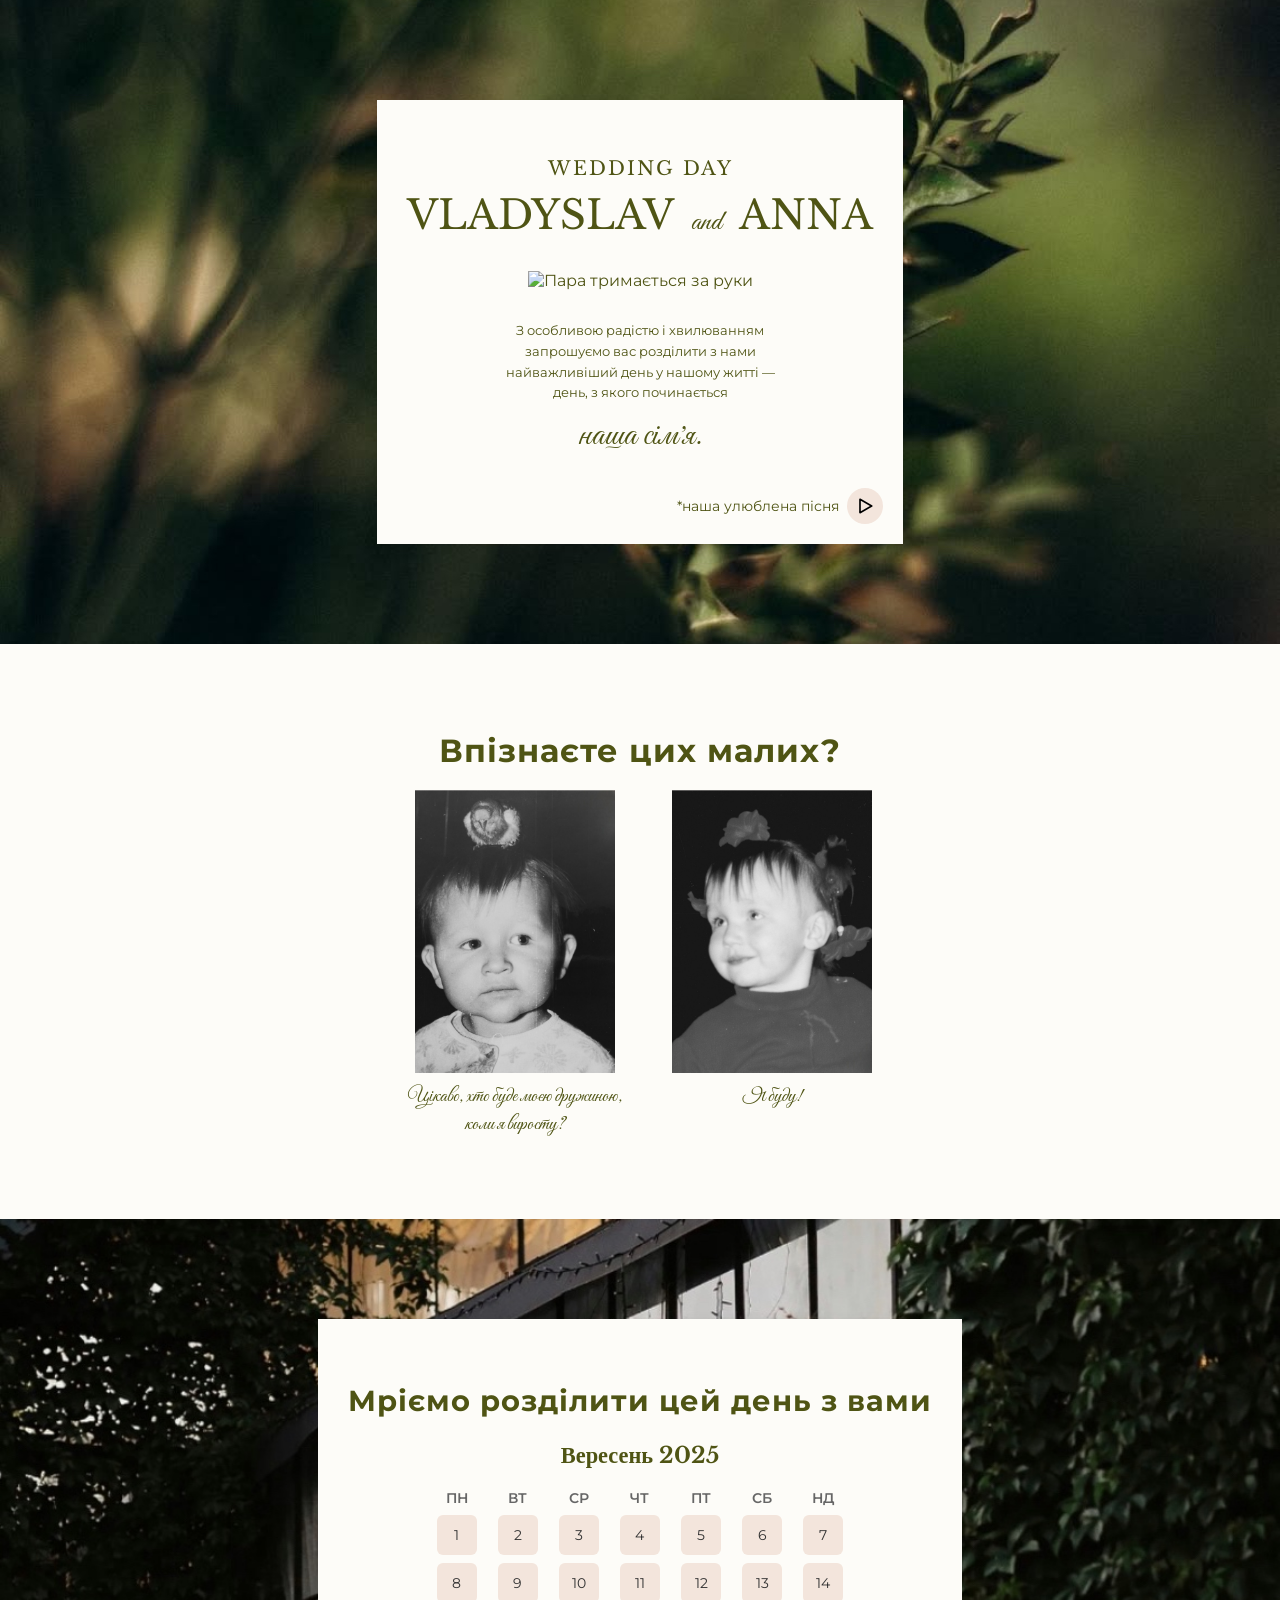
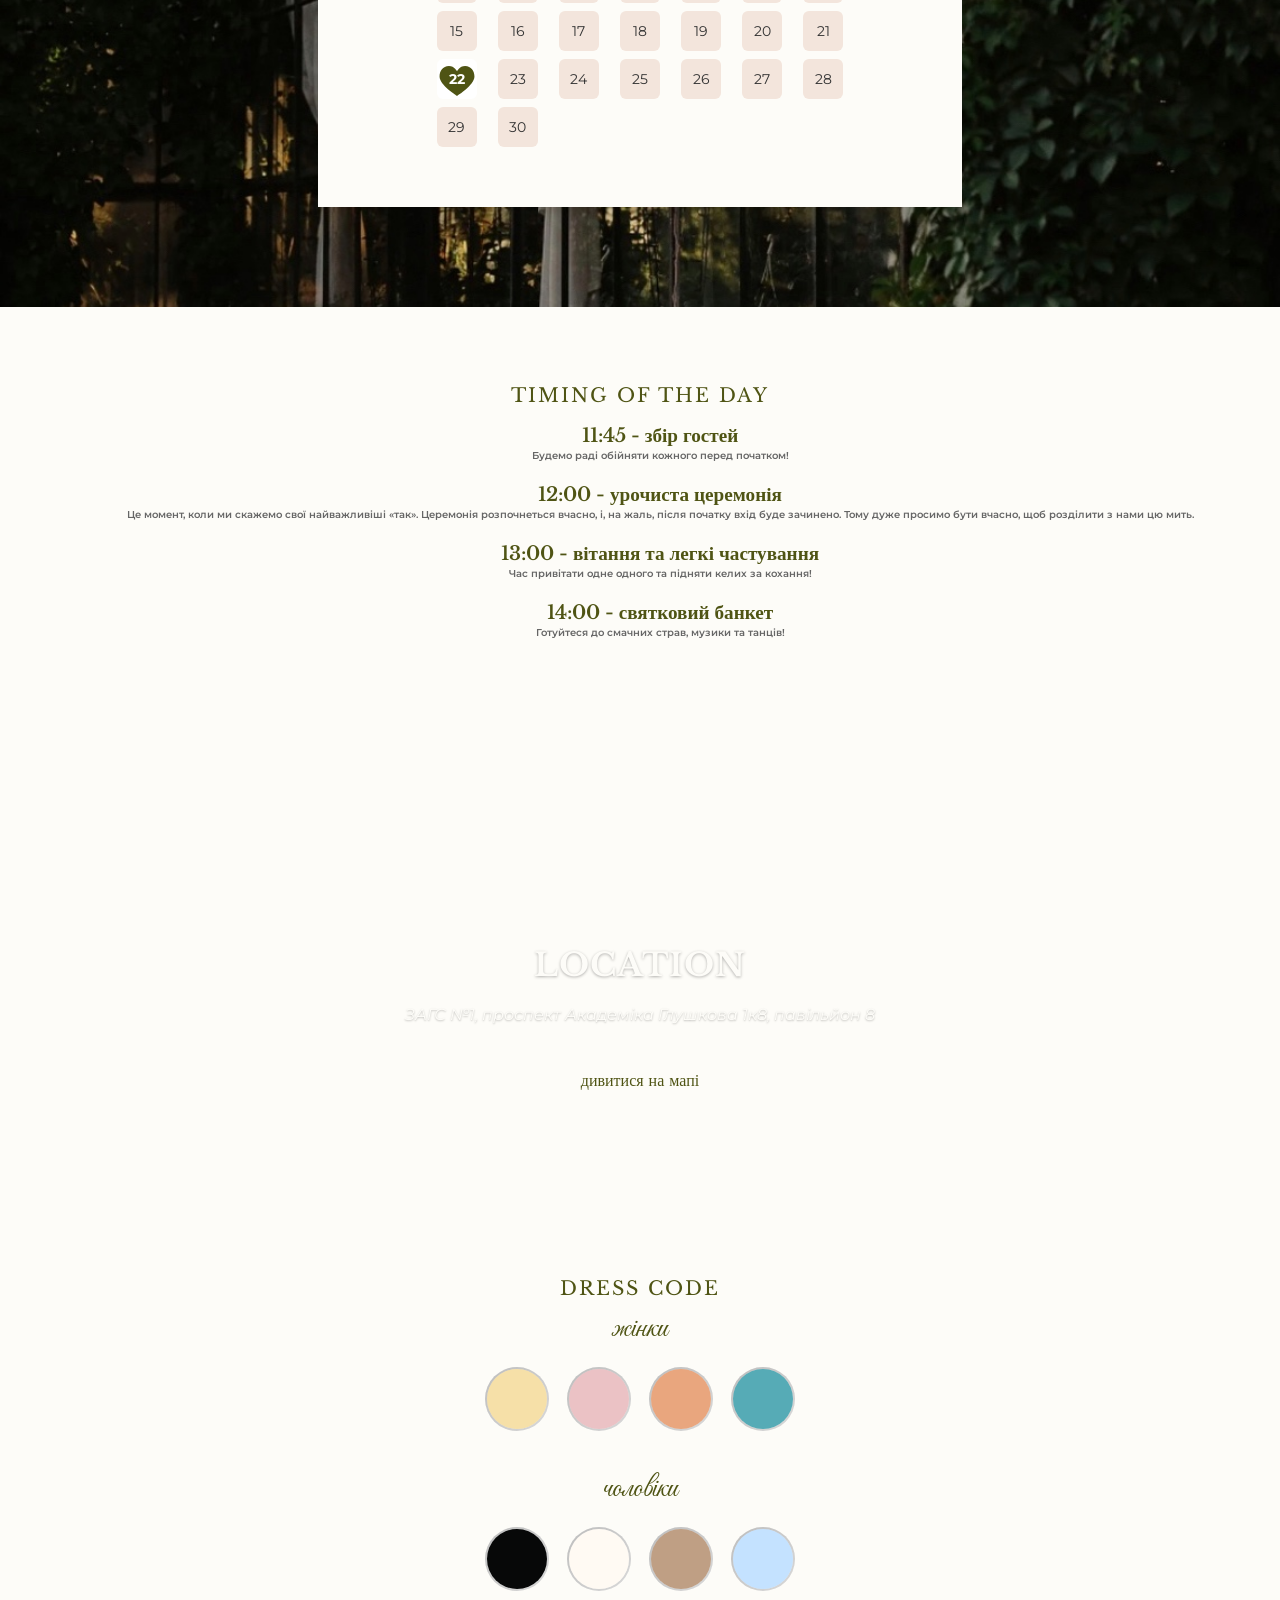
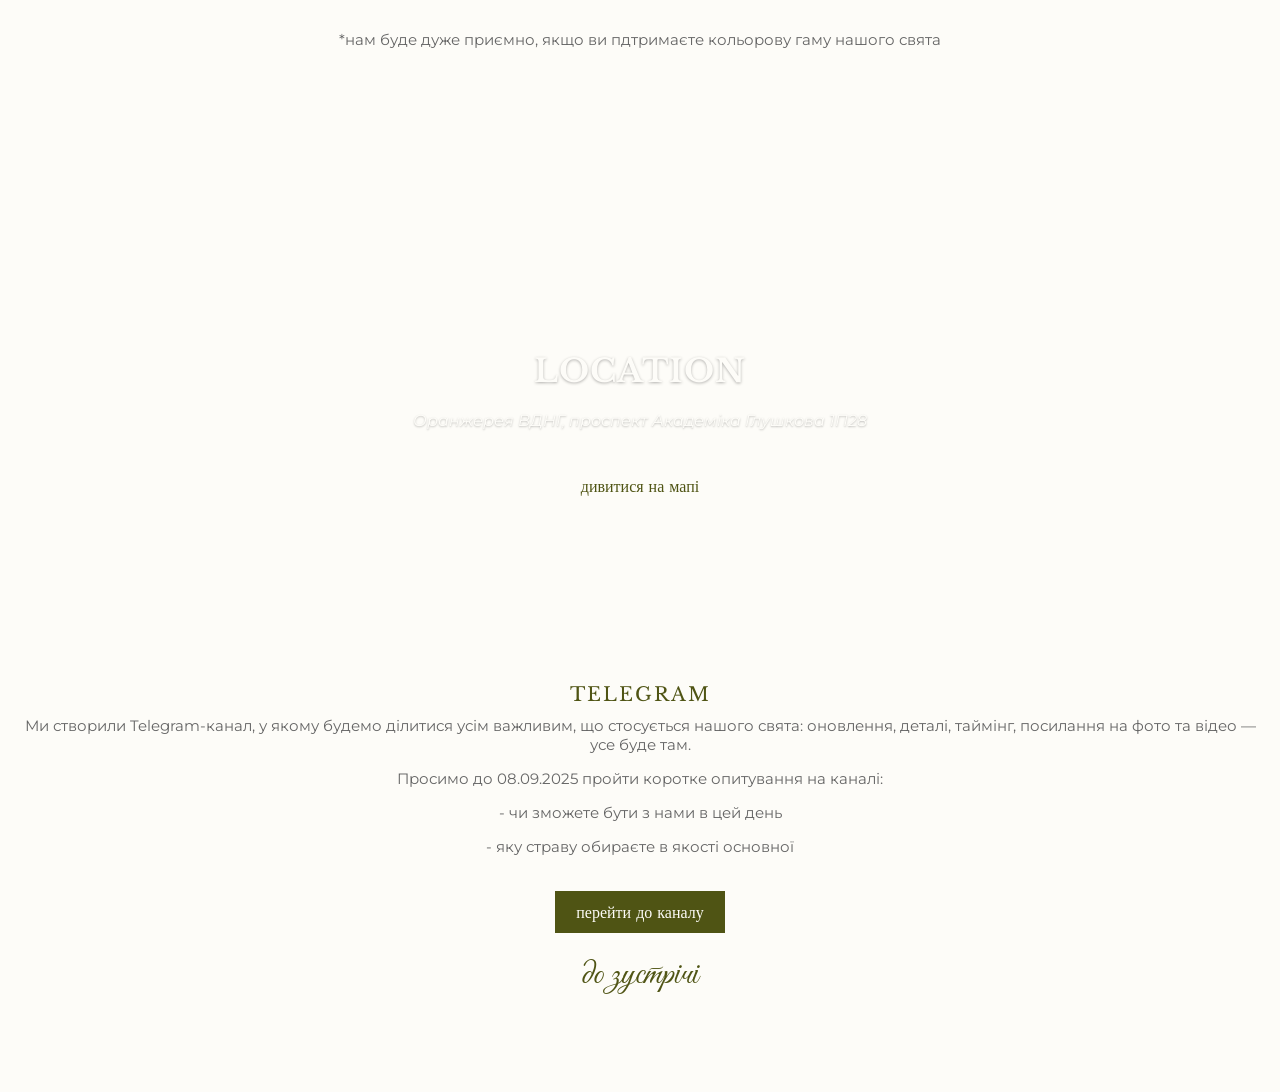
==== index.html @ b6927f4f "rename" ====
<!DOCTYPE html>
<html lang="uk">
  <head>
    <meta charset="UTF-8" />
    <meta name="viewport" content="width=device-width, initial-scale=1.0" />
    <title>Весілля Анни та Владислава</title>
    <link rel="stylesheet" href="styles.css" />
    <link
      href="https://fonts.googleapis.com/css2?family=Libre+Baskerville&family=Montserrat:wght@400;600&family=Great+Vibes&display=swap"
      rel="stylesheet"
    />
  </head>
  <body>
    <section class="intro-section">
      <div class="intro-card">
        <h2 class="wedding-label">WEDDING DAY</h2>
        <h1 class="wedding-names">
          VLADYSLAV <span class="and">and</span> ANNA
        </h1>
        <div class="center-photo">
          <img src="1.jpg" alt="Пара тримається за руки" />
        </div>
        <p class="invitation-text">
          З особливою радістю і хвилюванням <br />
          запрошуємо вас розділити з нами <br />
          найважливіший день у нашому житті —<br />
          день, з якого починається <br />
          <span class="family-highlight">наша сім'я.</span>
        </p>
        <div class="favorite-song">
          <span class="song-label">*наша улюблена пісня</span>
          <button id="playBtn" class="play-button" aria-label="Увімкнути пісню">
            <svg
              id="playIcon"
              xmlns="http://www.w3.org/2000/svg"
              width="20"
              height="20"
              viewBox="0 0 24 24"
              fill="none"
              stroke="currentColor"
              stroke-width="2"
              stroke-linecap="round"
              stroke-linejoin="round"
            >
              <polygon points="6 4 20 12 6 20 6 4" />
            </svg>
            <svg
              id="pauseIcon"
              xmlns="http://www.w3.org/2000/svg"
              width="20"
              height="20"
              viewBox="0 0 24 24"
              fill="none"
              stroke="currentColor"
              stroke-width="2"
              stroke-linecap="round"
              stroke-linejoin="round"
              style="display: none"
            >
              <rect x="6" y="4" width="4" height="16" />
              <rect x="14" y="4" width="4" height="16" />
            </svg>
          </button>
          <audio id="favSong" preload="auto">
            <source src="apocalypse.mp3" type="audio/mpeg" />
            Ваш браузер не підтримує відтворення аудіо.
          </audio>
        </div>
      </div>
    </section>
    <section class="section childhood-photos fade-in">
      <h2
        class="childhood-title"
        style="font-family: 'Montserrat', sans-serif; text-align: center"
      >
        Впізнаєте цих малих?
      </h2>
      <div class="childhood-gallery">
        <div class="child-photo">
          <img src="vlad.png" alt="Маленький Влад" />
          <p class="child-caption">
            Цікаво, хто буде моєю дружиною,<br />
            коли я виросту?
          </p>
        </div>
        <div class="child-photo">
          <img src="anna.png" alt="Маленька Анна" />
          <p class="child-caption">Я буду!</p>
        </div>
      </div>
    </section>
    <section class="calendar-section">
      <div class="calendar-card">
        <h2 class="calendar-title">Мріємо розділити цей день з вами</h2>
        <h3 class="calendar-subtitle">Вересень 2025</h3>
        <div class="calendar-mini">
          <div class="day-name">ПН</div>
          <div class="day-name">ВТ</div>
          <div class="day-name">СР</div>
          <div class="day-name">ЧТ</div>
          <div class="day-name">ПТ</div>
          <div class="day-name">СБ</div>
          <div class="day-name">НД</div>

          <div class="day">1</div>
          <div class="day">2</div>
          <div class="day">3</div>
          <div class="day">4</div>
          <div class="day">5</div>
          <div class="day">6</div>
          <div class="day">7</div>
          <div class="day">8</div>
          <div class="day">9</div>
          <div class="day">10</div>
          <div class="day">11</div>
          <div class="day">12</div>
          <div class="day">13</div>
          <div class="day">14</div>
          <div class="day">15</div>
          <div class="day">16</div>
          <div class="day">17</div>
          <div class="day">18</div>
          <div class="day">19</div>
          <div class="day">20</div>
          <div class="day">21</div>
          <div class="heart-day">22</div>
          <div class="day">23</div>
          <div class="day">24</div>
          <div class="day">25</div>
          <div class="day">26</div>
          <div class="day">27</div>
          <div class="day">28</div>
          <div class="day">29</div>
          <div class="day">30</div>
        </div>
      </div>
    </section>

    <section class="section timing fade-in">
      <h2 class="wedding-label">TIMING OF THE DAY</h2>
      <ul class="timing-list">
        <li>
          11:45 - збір гостей
          <p class="note">Будемо раді обійняти кожного перед початком!</p>
        </li>
        <li>
          12:00 - урочиста церемонія
          <p class="note">
            Це момент, коли ми скажемо свої найважливіші «так». Церемонія
            розпочнеться вчасно, і, на жаль, після початку вхід буде зачинено.
            Тому дуже просимо бути вчасно, щоб розділити з нами цю мить.
          </p>
        </li>
        <li>
          13:00 - вітання та легкі частування
          <p class="note">
            Час привітати одне одного та підняти келих за кохання!
          </p>
        </li>
        <li>
          14:00 - святковий банкет
          <p class="note">Готуйтеся до смачних страв, музики та танців!</p>
        </li>
      </ul>
    </section>

    <section class="location-section-textonly">
      <div class="location-text fade-in">
        <h2 class="location-title-footer">LOCATION</h2>
        <p class="location-note">
          ЗАГС №1, проспект Академіка Глушкова 1к8, павільйон 8
        </p>
        <a
          href="https://www.google.com/maps/search/?api=1&query=ЗАГС+№1,+проспект+Академіка+Глушкова+1к8,+Київ"
          target="_blank"
          class="map-button"
        >
          дивитися на мапі
        </a>
      </div>
    </section>

    <section class="section palette fade-in">
      <h2 class="wedding-label">DRESS CODE</h2>
      <p class="child-caption-dress">жінки</p>
      <div class="swatches">
        <div class="swatch" style="background-color: #f6e0a8"></div>
        <div class="swatch" style="background-color: #ebc2c5"></div>
        <div class="swatch" style="background-color: #e9a67e"></div>
        <div class="swatch" style="background-color: #56abb6"></div>
      </div>

      <p class="child-caption-dress">чоловіки</p>
      <div class="swatches">
        <div class="swatch" style="background-color: #070808"></div>
        <div class="swatch" style="background-color: #fffaf3"></div>
        <div class="swatch" style="background-color: #bf9f84"></div>
        <div class="swatch" style="background-color: #c4e2ff"></div>
      </div>
      <p class="note-dress">
        *нам буде дуже приємно, якщо ви пдтримаєте кольорову гаму нашого свята
      </p>
    </section>

    <section
      class="location-section-textonly"
      style="background-image: url('1.png')"
    >
      <div class="location-text fade-in">
        <h2 class="location-title-footer">LOCATION</h2>
        <p class="location-note">
          Оранжерея ВДНГ, проспект Академіка Глушкова 1П28
        </p>
        <a
          href="https://www.google.com/maps/search/?api=1&query=Оранжерея+ВДНГ,+Київ,+проспект+Академіка+Глушкова+1П28"
          target="_blank"
          class="map-button"
        >
          дивитися на мапі
        </a>
      </div>
    </section>
    <section class="section telegram fade-in">
      <h2 class="wedding-label">TELEGRAM</h2>

      <p class="note-dress">
        Ми створили Telegram-канал, у якому будемо ділитися усім важливим, що
        стосується нашого свята: оновлення, деталі, таймінг, посилання на фото
        та відео — усе буде там.
      </p>
      <p class="note-dress">
        Просимо до 08.09.2025 пройти коротке опитування на каналі:
      </p>
      <p class="note-dress">- чи зможете бути з нами в цей день</p>
      <p class="note-dress">- яку страву обираєте в якості основної</p>

      <a
        href="https://t.me/+1FBxbodKrpE0NzJi"
        target="_blank"
        class="telegram-button"
      >
        перейти до каналу
      </a>

      <p class="farewell">до зустрічі</p>
    </section>

    <script src="script.js"></script>
  </body>
</html>
---- styles.css ----
:root {
  --color-bg: #fdfcf8;
  --color-text: #4f5414;
  --color-accent: #2e8b57;
  --color-card-bg: #fdfcf8;
  --color-hover: #e8ddd2;
  --color-swatch-1: #f3e5dc;
  --color-swatch-2: #e8ddd2;
  --color-swatch-3: #cbb89d;
  --color-swatch-4: #a8b29e;
}

body {
  margin: 0;
  padding: 0;
  font-family: "Montserrat", sans-serif;
  background-color: var(--color-bg);
  color: var(--color-text);
  scroll-behavior: smooth;
}

/* Intro */
.intro-section {
  background-image: url("back.jpg");
  background-size: cover;
  background-position: center;
  padding: 100px 20px;
  display: flex;
  justify-content: center;
  align-items: center;
}

.intro-card {
  position: relative;
  background-color: var(--color-card-bg);
  padding: 40px 30px 80px;
  max-width: 600px;
  text-align: center;
  box-shadow: 0 4px 12px rgba(0, 0, 0, 0.1);
}

.wedding-label {
  font-size: 1.2rem;
  font-weight: 400;
  letter-spacing: 2px;
  font-family: "Libre Baskerville", serif;
  margin-bottom: 10px;
  color: var(--color-text);
}

.wedding-names {
  font-family: "Libre Baskerville", serif;
  font-size: 2.5rem;
  font-weight: 400;
  margin: 0;
  color: var(--color-text);
}

.and {
  font-family: "Great Vibes", cursive;
  font-size: 1.8rem;
  margin: 0 8px;
  color: var(--color-text);
}

.center-photo img {
  width: 220px;
  margin: 30px 0;
  border-radius: 0;
}

.invitation-text {
  font-size: 13px;
  line-height: 1.6;
  max-width: 600px;
  margin: 0 auto;
}

.family-highlight {
  font-family: "Great Vibes", cursive;
  font-size: 35px;
  display: inline-block;
  margin-top: 5px;
  color: var(--color-text);
}

.favorite-song {
  position: absolute;
  bottom: 20px;
  right: 20px;
  display: flex;
  align-items: center;
  gap: 8px;
}

.song-label {
  font-size: 0.9rem;
  color: var(--color-text);
}

.play-button {
  background-color: var(--color-swatch-1);
  border: none;
  border-radius: 50%;
  width: 36px;
  height: 36px;
  cursor: pointer;
  display: flex;
  align-items: center;
  justify-content: center;
  transition: background-color 0.3s ease, transform 0.2s ease;
  padding: 0;
}

.play-button:hover {
  background-color: var(--color-hover);
  transform: scale(1.1);
}
.childhood-gallery {
  display: flex;
  flex-direction: column;
  align-items: center;
  gap: 50px;
}

.child-photo {
  display: flex;
  flex-direction: column;
  align-items: center;
  max-width: 220px;
  text-align: center;
}

.child-photo img {
  width: 200px;
  border-radius: 0rem;
}

.child-caption {
  color: var(--color-text);
  font-family: "Libre Baskerville", serif;
  font-size: 18px;
  line-height: 1.4;
  margin-top: 10px;
  min-height: 50px; /* Вирівнювання висоти */
}

@media (min-width: 600px) {
  .childhood-gallery {
    flex-direction: row;
    justify-content: center;
    align-items: flex-start; /* 👈 вирівнює верхній край */
  }
}

.child-caption {
  color: var(--color-text);
  font-family: "Great Vibes", cursive;
  font-size: 20px;
}
.calendar-section {
  background-image: url("back1.PNG");
  background-size: cover;
  background-position: center;
  padding: 100px 20px;
  display: flex;
  justify-content: center;
  align-items: center;
}

.calendar-card {
  background-color: var(--color-card-bg);
  padding: 40px 30px 60px;
  max-width: 600px;
  text-align: center;
  box-shadow: 0 4px 12px rgba(0, 0, 0, 0.1);
}

.calendar-title {
  font-family: "Montserrat", sans-serif;
  font-size: 1.8rem;
  margin-bottom: 10px;
  color: var(--color-text);
}

.calendar-subtitle {
  font-family: "Libre Baskerville", serif;
  font-size: 1.4rem;
  margin-bottom: 20px;
  color: var(--color-text);
}

.calendar-mini {
  display: grid;
  grid-template-columns: repeat(7, 1fr);
  gap: 8px;
  justify-items: center;
  max-width: 420px;
  margin: 0 auto;
}

.day-name {
  font-weight: 600;
  font-size: 14px;
  color: #666;
}

.day,
.heart-day {
  width: 40px;
  height: 40px;
  font-size: 14px;
  border-radius: 6px;
  display: flex;
  align-items: center;
  justify-content: center;
  background-color: #f3e5dc;
  color: #333;
}

.heart-day {
  position: relative;
  font-weight: bold;
  background-color: #fff;
  color: #fff;
  z-index: 0;
}

.heart-day::before {
  content: "";
  position: absolute;
  width: 46px;
  height: 40px;
  top: 55%; /* трохи нижче відносно числа */
  left: 50%;
  transform: translate(-50%, -50%);
  background: url("heart.svg") no-repeat center center;
  background-size: contain;
  z-index: -1;
}

/* Загальні секції */
.section {
  padding: 60px 20px;
  text-align: center;
}

h2 {
  color: var(--color-text);
  font-family: "Great Vibes", cursive;
  font-size: 2em;
  margin-bottom: 20px;
  letter-spacing: 1px;
}

/* Таймінг */
.timing-list li {
  font-family: "Libre Baskerville", serif;
  list-style: none;
  font-size: 1.2em;
  font-weight: 600;
  margin-bottom: 20px;
  color: var(--color-text);
}

.timing-list .note {
  font-family: "Montserrat", sans-serif;
  font-size: 10px;
  margin-top: 2px;
  color: #666;
}

/* Локація */
.location-section-textonly {
  background-image: url("2.jpg");
  background-size: cover;
  background-position: center;
  padding: 100px 20px;
  text-align: center;
  color: var(--color-text); /* #4f5414 */
}

.location-title-footer {
  font-family: "Libre Baskerville", serif;
  color: var(--color-bg);
  margin-bottom: 100px;
  padding-top: 100px;
  font-size: 2rem;
  margin-bottom: 20px;
  text-shadow: 0 1px 3px rgba(0, 0, 0, 0.3); /* м’яка тінь вниз */
}

.location-note {
  font-size: 1rem;
  font-style: italic;
  color: var(--color-bg);
  text-shadow: 0 1px 2px rgba(0, 0, 0, 0.25);
}
.map-button {
  display: inline-block;
  margin-top: 20px;
  padding: 10px 20px;
  font-family: "Libre Baskerville", serif;
  font-size: 1rem;
  text-decoration: none;
  background-color: var(--color-bg);
  color: var(--color-text);
  border-radius: 0; /* 👈 квадратні кути */
  transition: background-color 0.3s ease, transform 0.2s ease;
}

.map-button:hover {
  background-color: var(--color-swatch-3);
  color: var(--color-card-bg);
  transform: translateY(-2px);
}

.map-link:hover {
  text-decoration: underline;
}
/* Палітра */
.palette {
  padding-top: 60px;
}

.swatches {
  display: flex;
  justify-content: center;
  gap: 20px;
  flex-wrap: wrap;
  margin: 20px 0 40px;
}

.swatch {
  width: 60px;
  height: 60px;
  border-radius: 50%;
  position: relative;
  background-clip: padding-box;
  box-shadow: 0 0 0 1px rgba(128, 128, 128, 0.2);
  border: 1px solid transparent;
  background-origin: border-box;
}

.swatch::before {
  content: "";
  position: absolute;
  top: -2px;
  left: -2px;
  right: -2px;
  bottom: -2px;
  border-radius: 50%;
  background: linear-gradient(135deg, #ccc, #eee);
  z-index: -1;
}

.child-caption-dress {
  font-family: "Great Vibes", cursive;
  font-size: 30px;
  color: var(--color-text);
  margin: 5px 0 5px;
}
.note-dress {
  font-family: "Montserrat", sans-serif;
  font-size: 15px;
  margin-top: 2px;
  color: #666;
}
/* Countdown */
#countdown {
  font-size: 2em;
  font-weight: bold;
  color: var(--color-accent);
}
.telegram-button {
  display: inline-block;
  margin-top: 20px;
  padding: 10px 20px;
  font-family: "Libre Baskerville", serif;
  font-size: 1rem;
  text-decoration: none;
  background-color: #4f5414;
  color: var(--color-bg); /* бежевий текст */
  border: 1px solid #4f5414;
  border-radius: 0;
  transition: background-color 0.3s ease, color 0.3s ease, transform 0.2s ease;
}

.telegram-button:hover {
  background-color: var(--color-bg); /* бежевий фон */
  color: #4f5414; /* темний текст */
  transform: translateY(-2px);
}
.farewell {
  margin-top: 20px;
  font-family: "Great Vibes", cursive;
  font-size: 35px;
  color: var(--color-text);
}

/* Анімація */
.fade-in {
  opacity: 0;
  transform: translateY(30px);
  transition: all 1s ease-out;
}

.fade-in.visible {
  opacity: 1;
  transform: translateY(0);
}

/* Адаптивність */
@media screen and (max-width: 768px) {
  h2 {
    font-size: 1.6em;
  }
  .calendar {
    max-width: 100%;
    font-size: 13px;
  }
  .heart-day {
    width: 36px;
    height: 36px;
  }
}
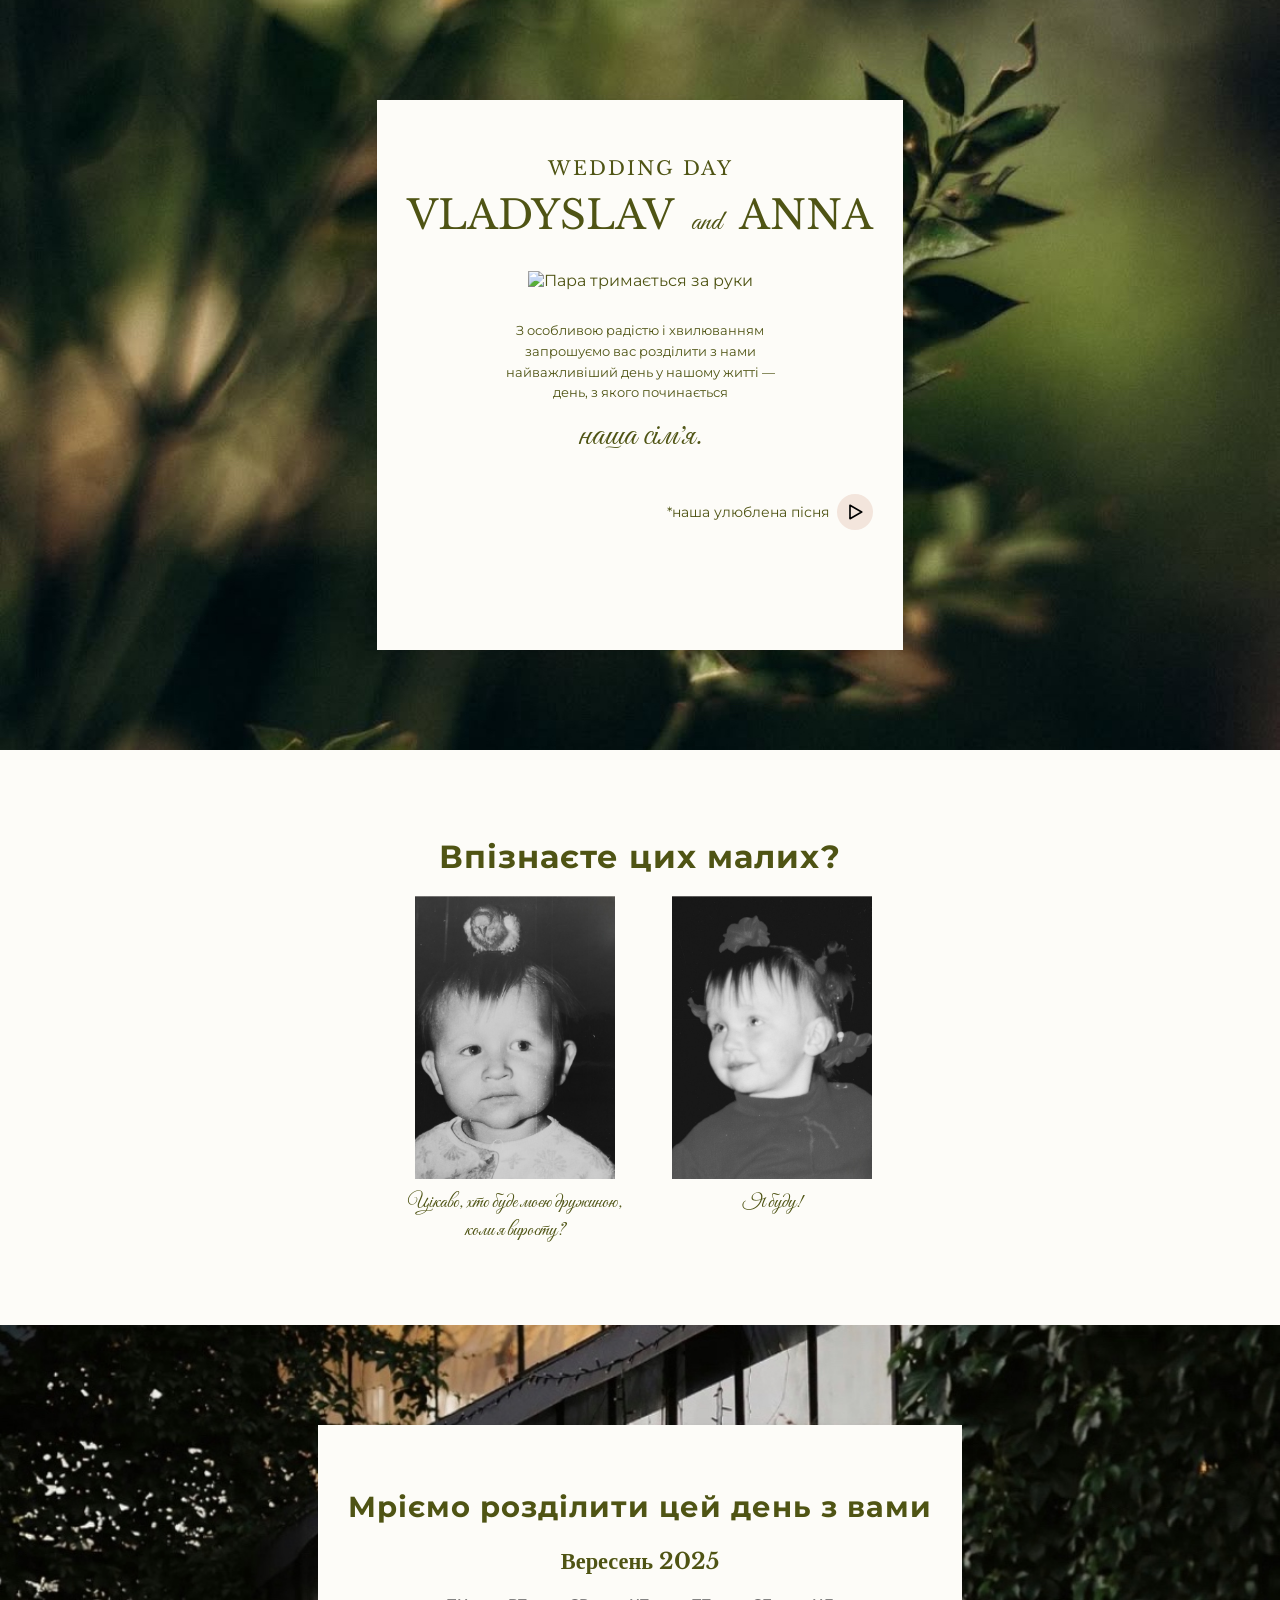
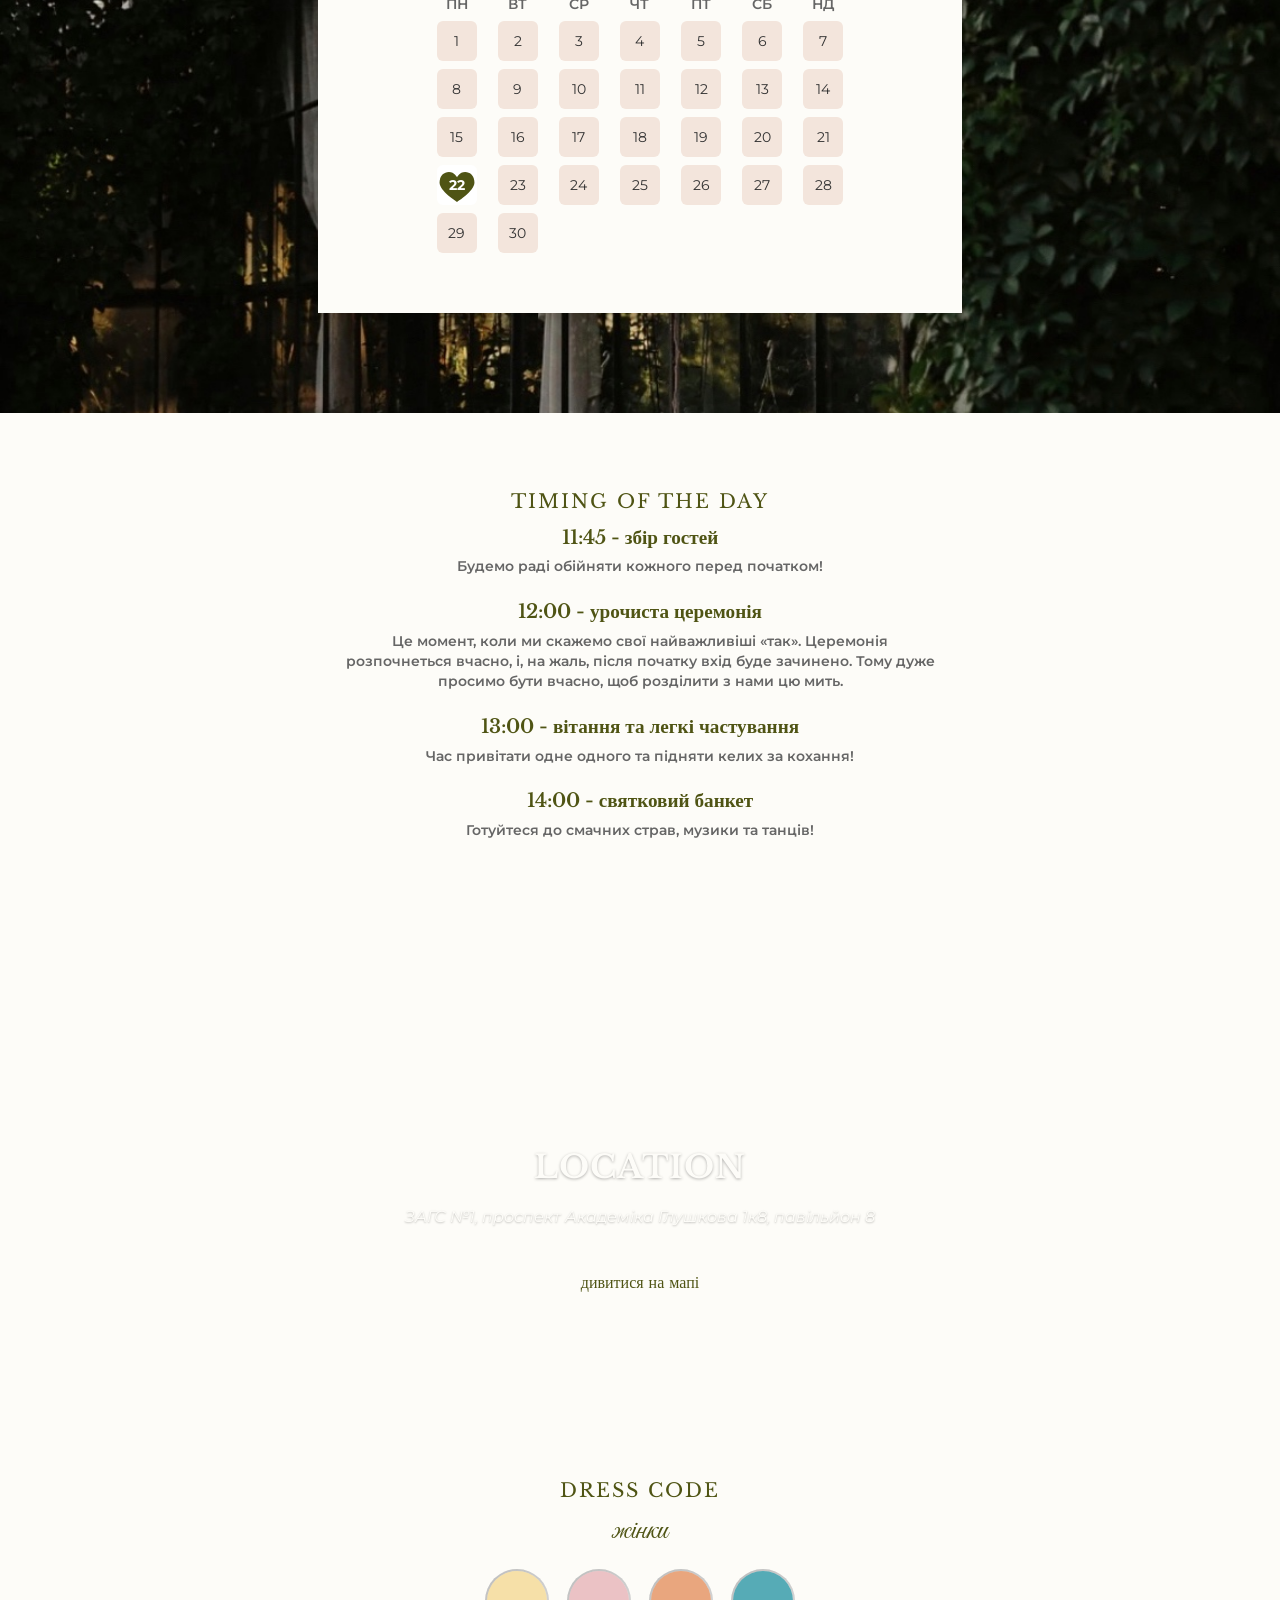
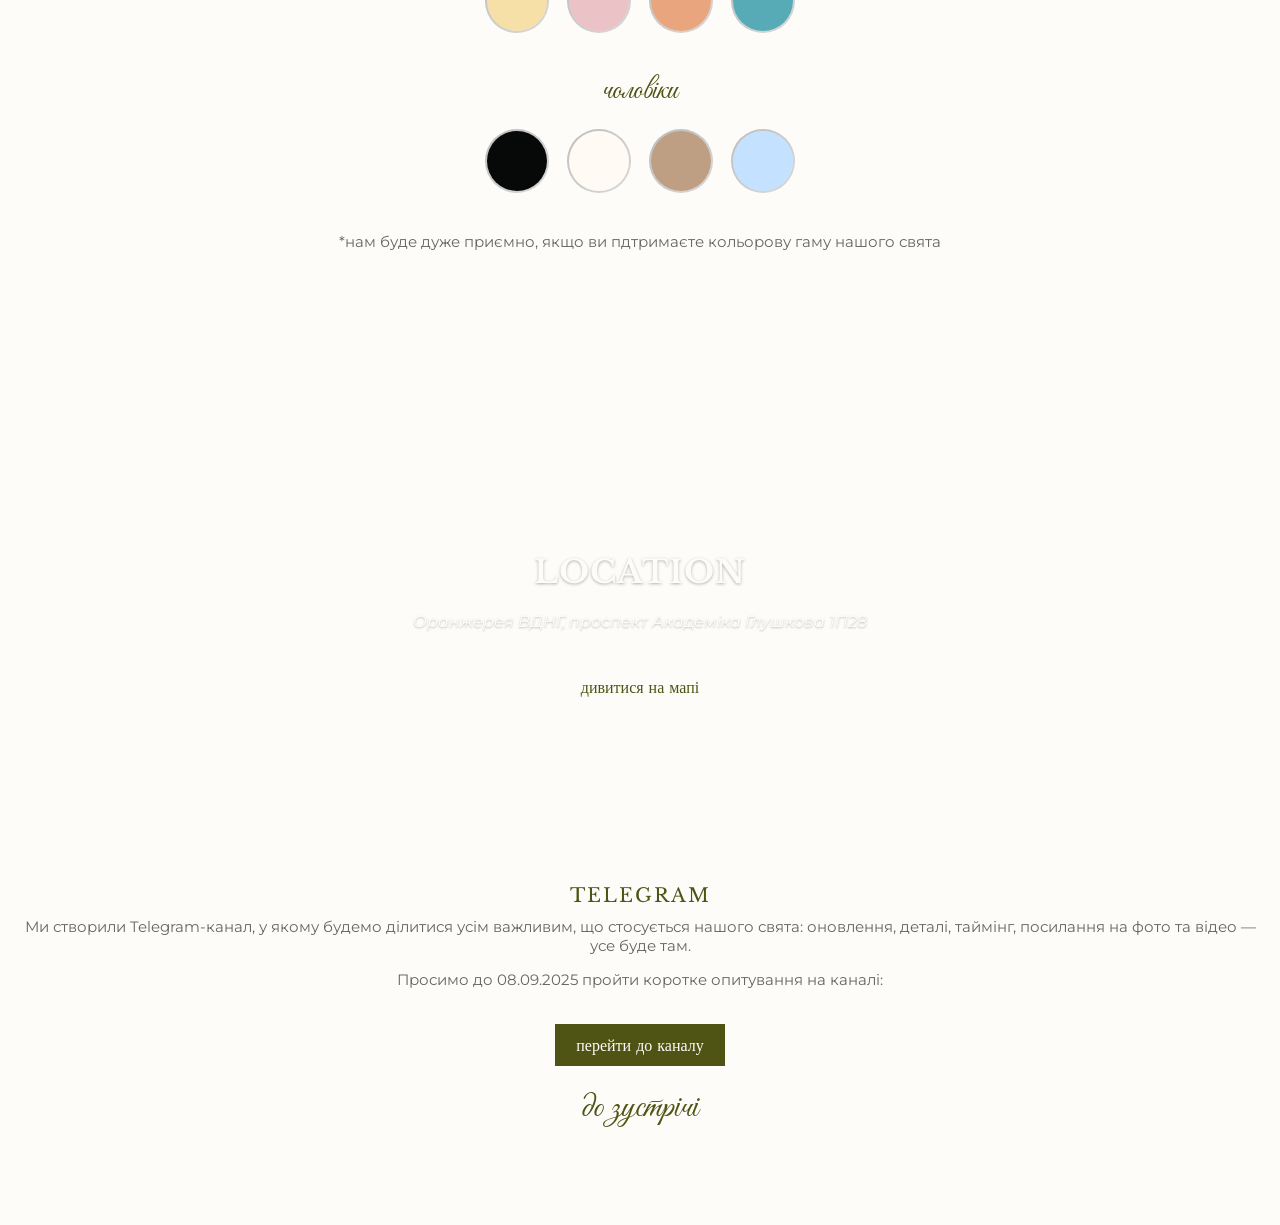
==== commit 78e8be9f: "add" ====
--- a/index.html
+++ b/index.html
@@ -231,9 +231,6 @@
       <p class="note-dress">
         Просимо до 08.09.2025 пройти коротке опитування на каналі:
       </p>
-      <p class="note-dress">- чи зможете бути з нами в цей день</p>
-      <p class="note-dress">- яку страву обираєте в якості основної</p>
-
       <a
         href="https://t.me/+1FBxbodKrpE0NzJi"
         target="_blank"
--- a/styles.css
+++ b/styles.css
@@ -31,9 +31,11 @@
 }
 
 .intro-card {
+  padding-bottom: 120px;
   position: relative;
   background-color: var(--color-card-bg);
   padding: 40px 30px 80px;
+  padding-bottom: 120px;
   max-width: 600px;
   text-align: center;
   box-shadow: 0 4px 12px rgba(0, 0, 0, 0.1);
@@ -85,7 +87,9 @@
 }
 
 .favorite-song {
-  position: absolute;
+  position: static;
+  margin-top: 30px;
+  justify-content: end;
   bottom: 20px;
   right: 20px;
   display: flex;
@@ -254,6 +258,13 @@
 }
 
 /* Таймінг */
+.timing-list {
+  padding: 0;
+  margin: 0 auto;
+  max-width: 600px;
+  text-align: center; /* 👈 ЗМІНЕНО */
+}
+
 .timing-list li {
   font-family: "Libre Baskerville", serif;
   list-style: none;
@@ -261,13 +272,14 @@
   font-weight: 600;
   margin-bottom: 20px;
   color: var(--color-text);
+  line-height: 1.5;
 }
 
 .timing-list .note {
   font-family: "Montserrat", sans-serif;
-  font-size: 10px;
-  margin-top: 2px;
+  font-size: 0.85rem;
   color: #666;
+  margin-top: 5px;
 }
 
 /* Локація */
@@ -411,16 +423,34 @@
 }
 
 /* Адаптивність */
-@media screen and (max-width: 768px) {
-  h2 {
-    font-size: 1.6em;
-  }
-  .calendar {
-    max-width: 100%;
-    font-size: 13px;
-  }
-  .heart-day {
-    width: 36px;
-    height: 36px;
-  }
-}
+@media screen and (max-width: 600px) {
+  .intro-card,
+  .calendar-card {
+    padding: 20px;
+  }
+
+  .childhood-gallery {
+    flex-direction: column;
+    gap: 30px;
+  }
+
+  .swatches {
+    gap: 12px;
+  }
+
+  .swatch {
+    width: 50px;
+    height: 50px;
+  }
+
+  .telegram-button,
+  .map-button {
+    width: 90%;
+    max-width: 300px;
+    font-size: 0.9rem;
+  }
+
+  .farewell {
+    font-size: 28px;
+  }
+}
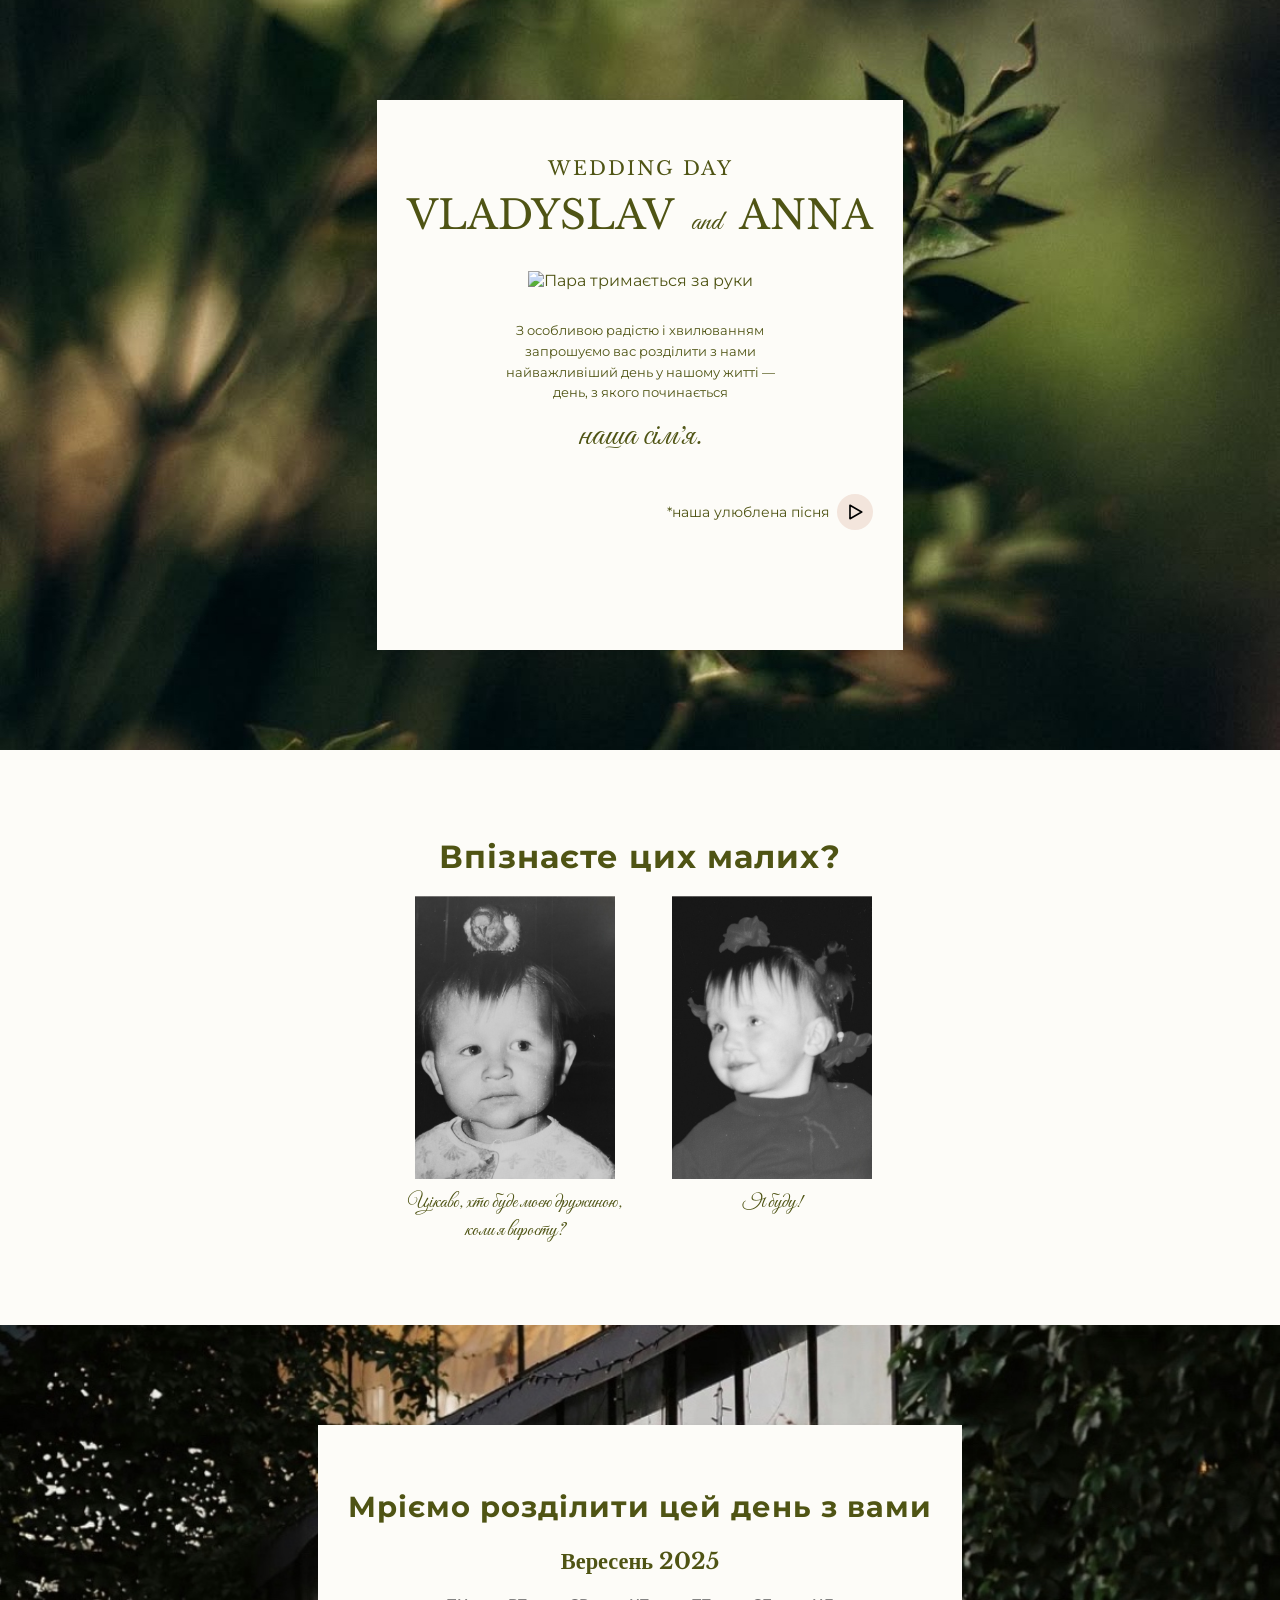
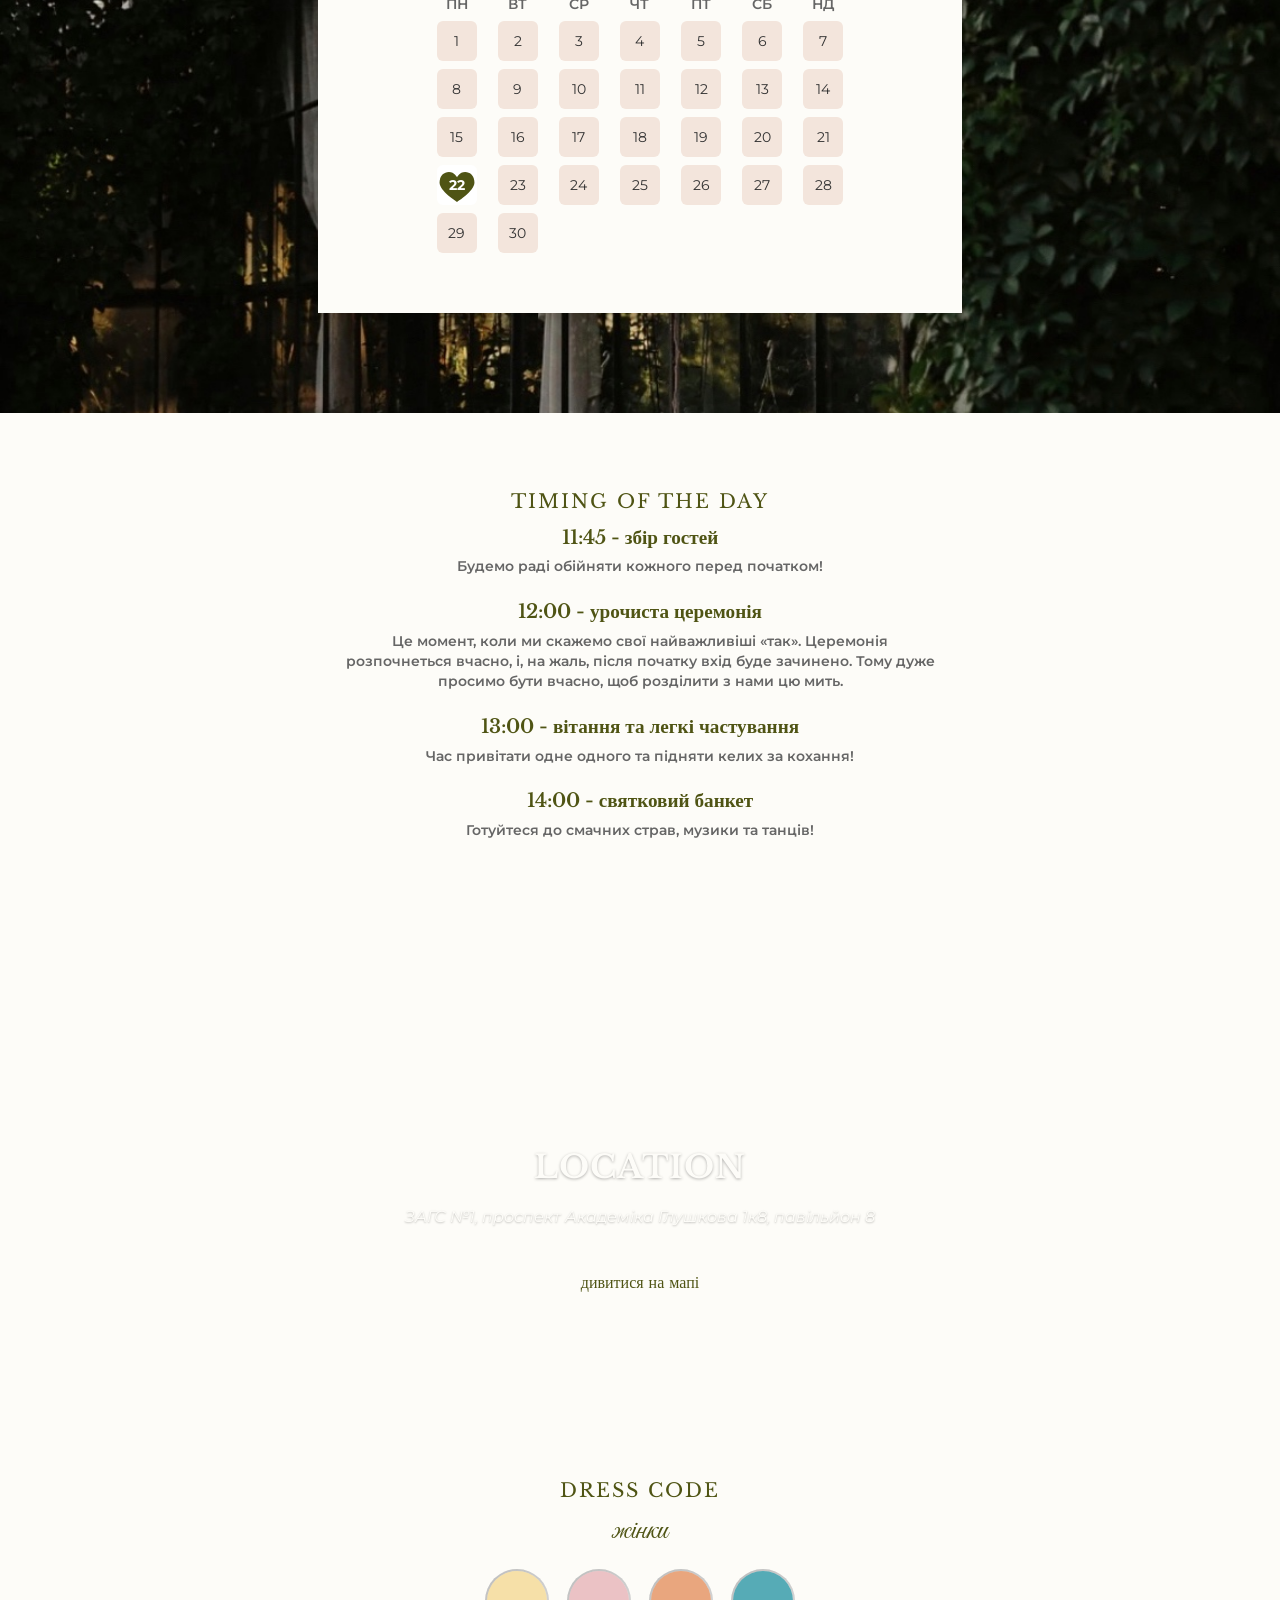
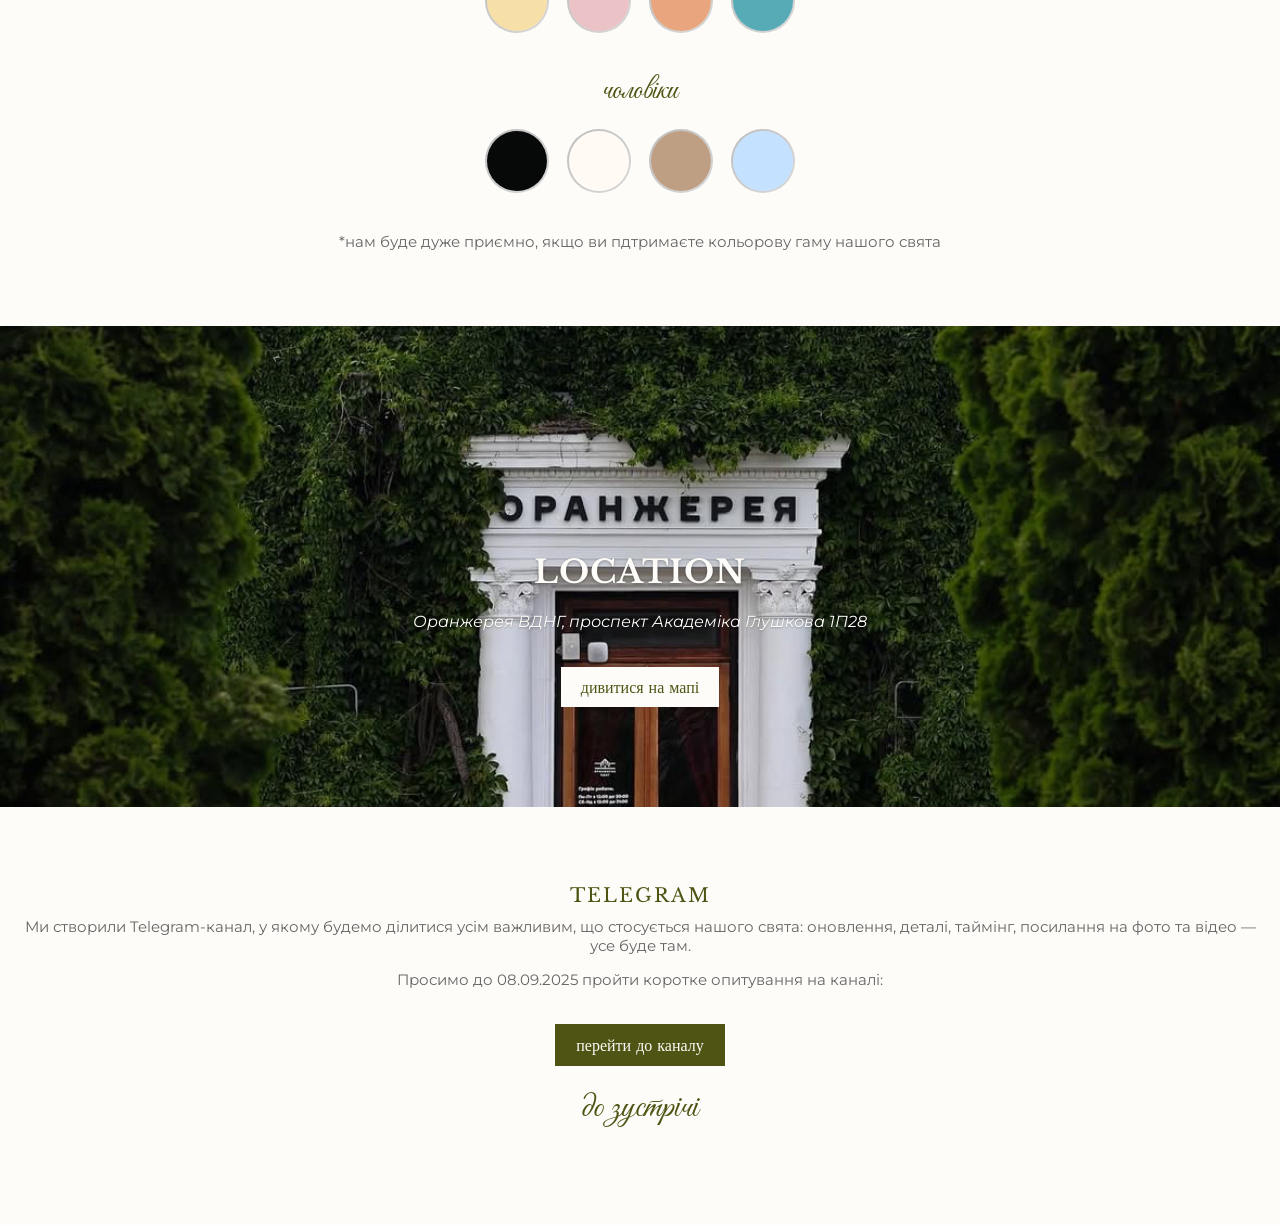
==== commit 4e466a51: "rename" ====
--- a/index.html
+++ b/index.html
@@ -204,7 +204,7 @@
 
     <section
       class="location-section-textonly"
-      style="background-image: url('1.png')"
+      style="background-image: url('orang.png')"
     >
       <div class="location-text fade-in">
         <h2 class="location-title-footer">LOCATION</h2>
@@ -238,7 +238,6 @@
       >
         перейти до каналу
       </a>
-
       <p class="farewell">до зустрічі</p>
     </section>
 
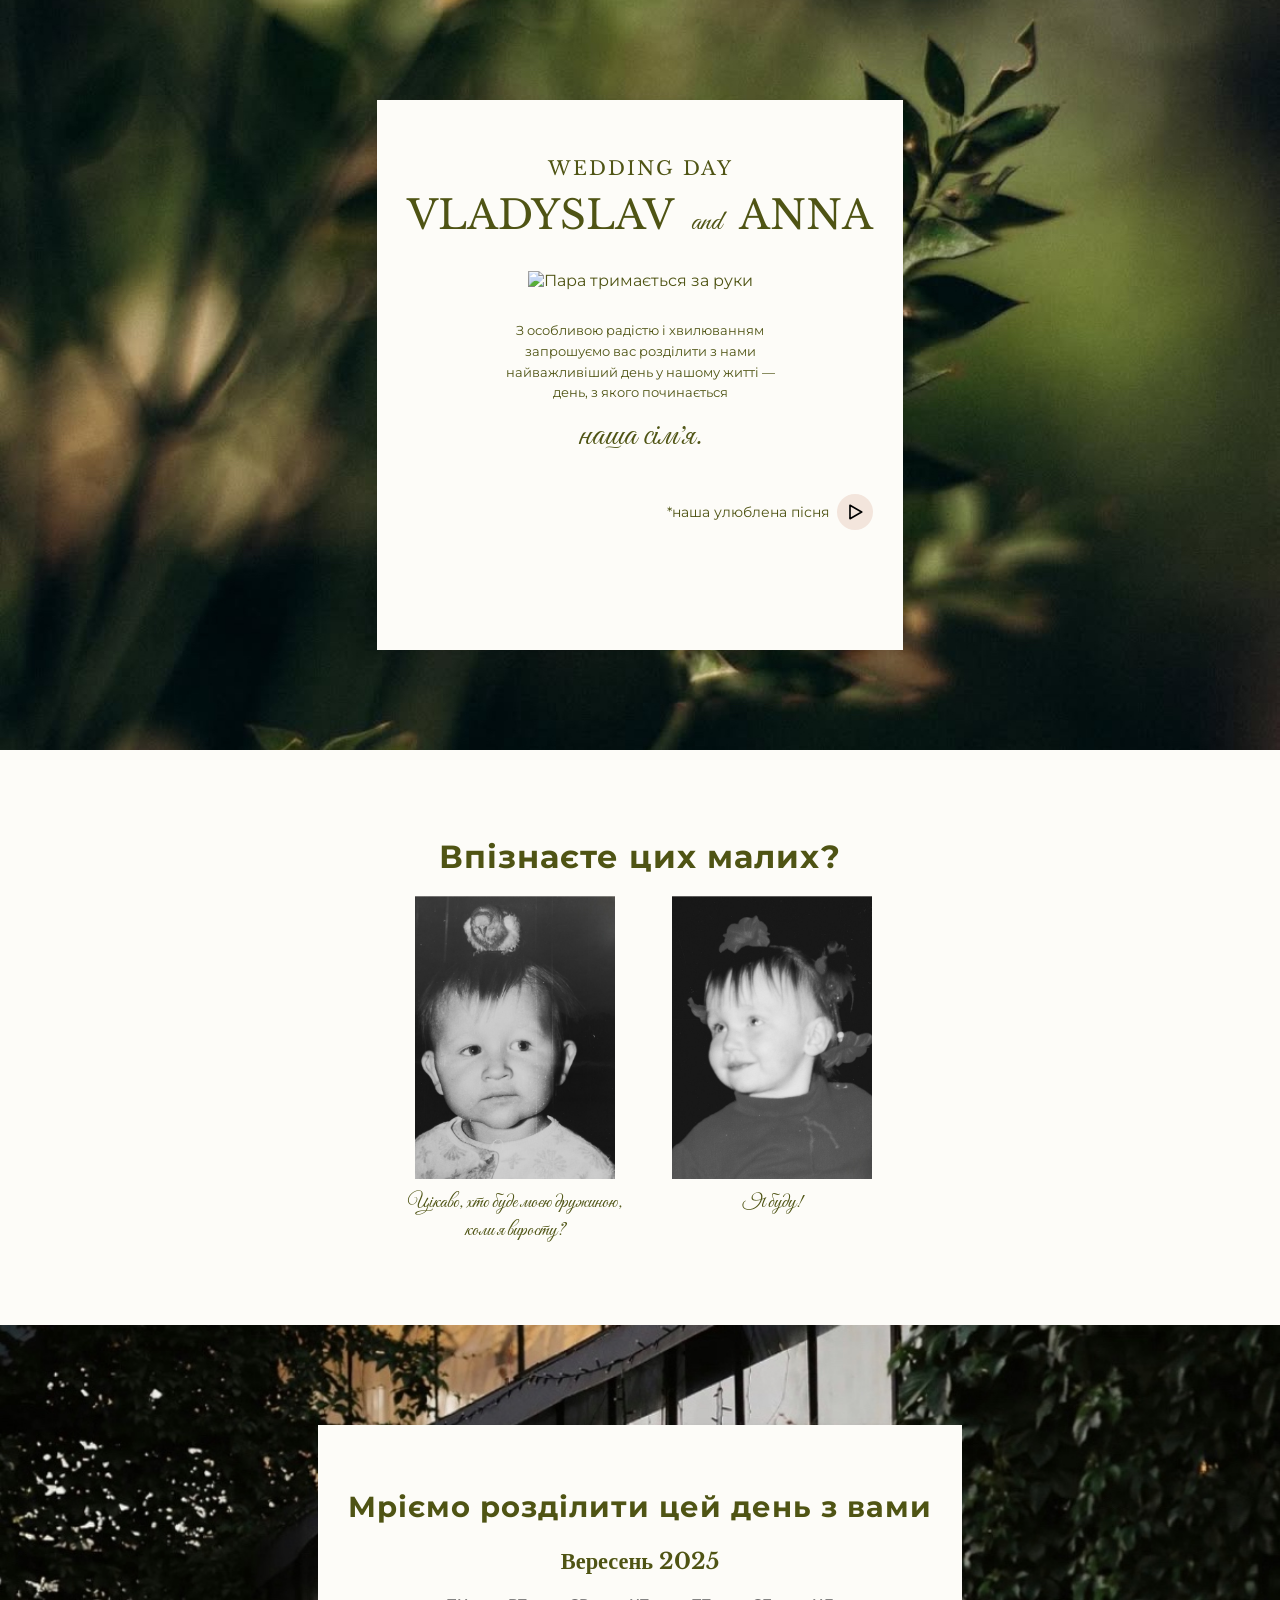
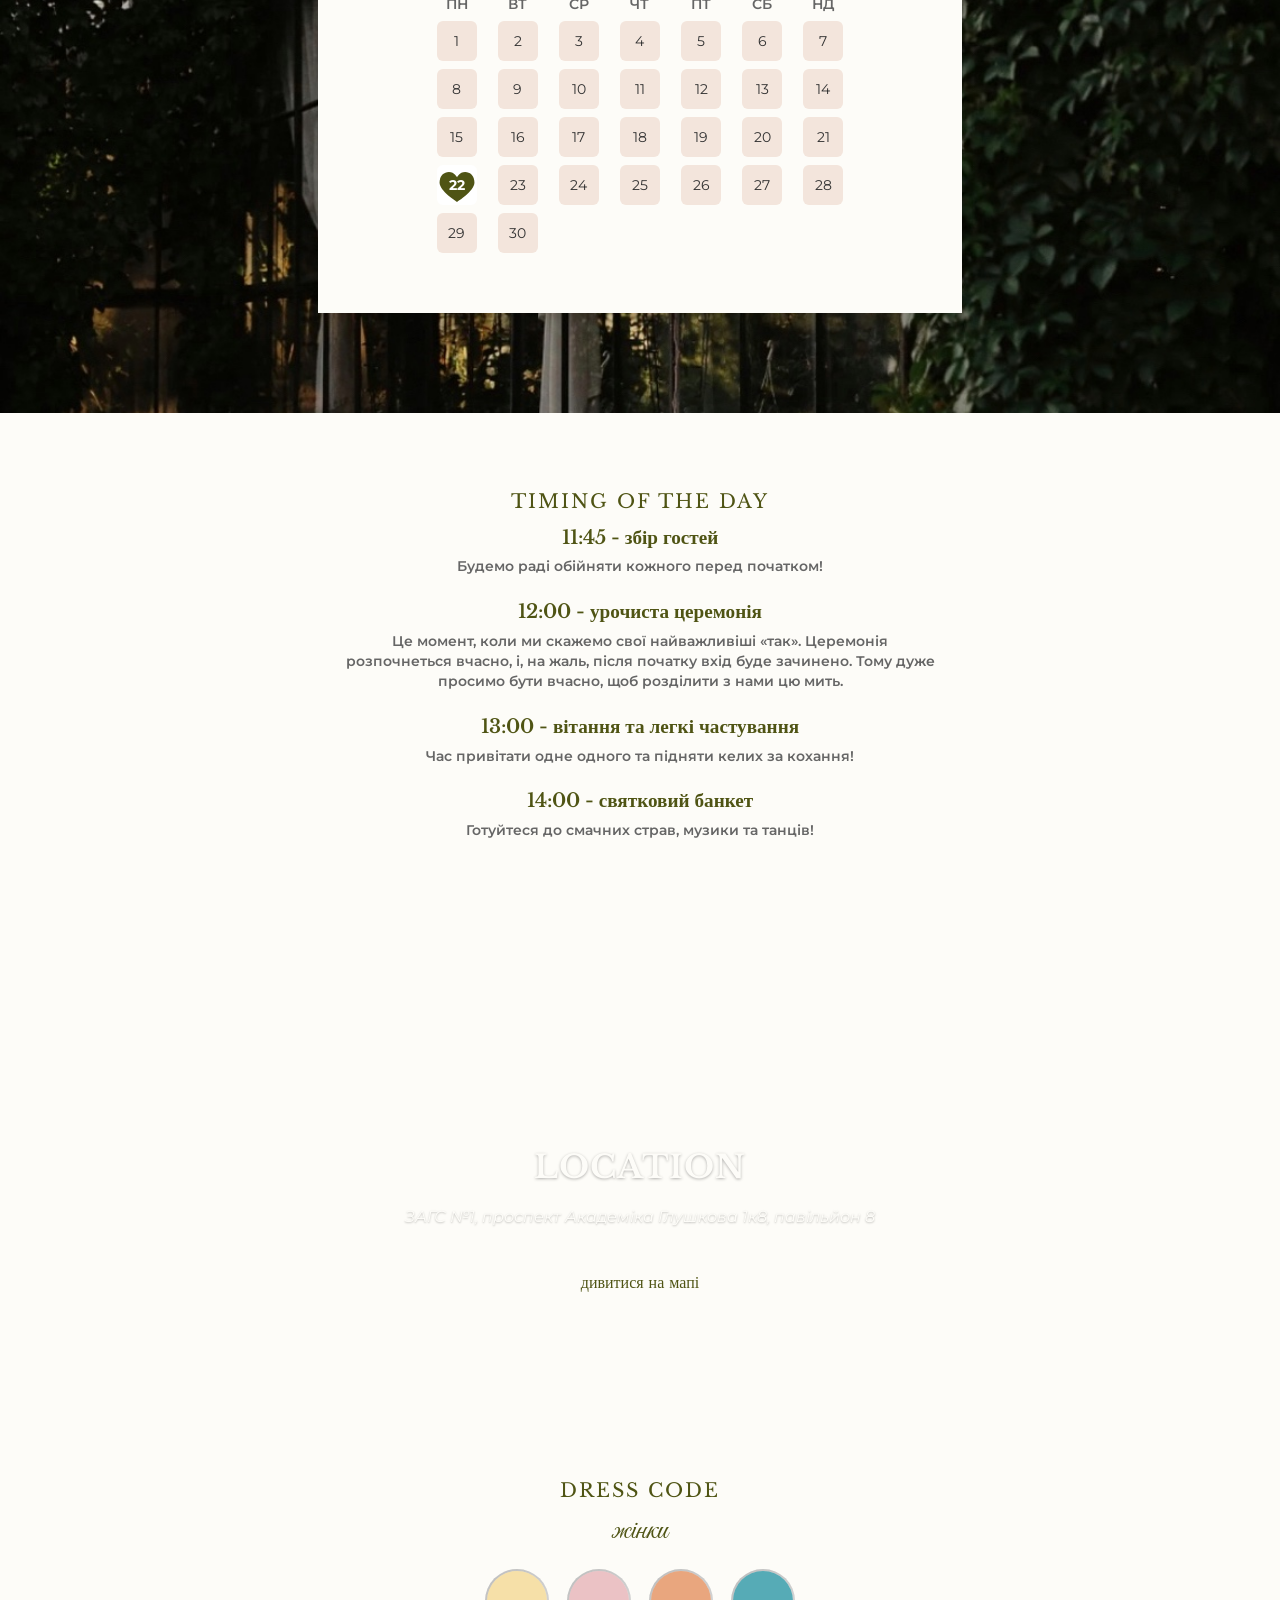
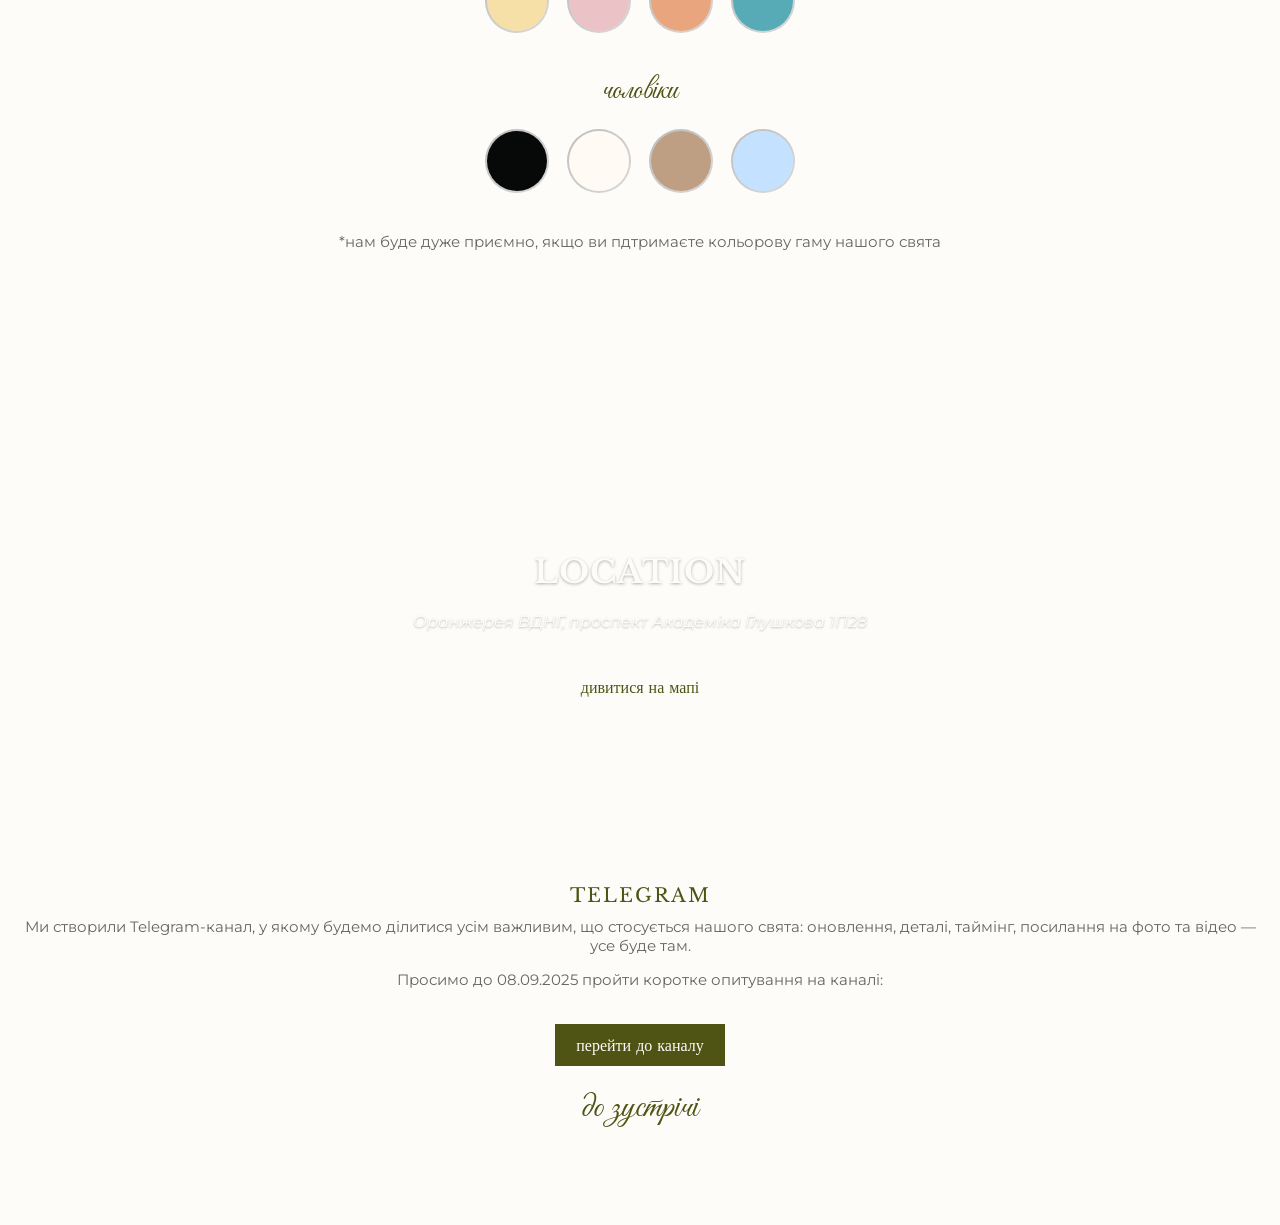
==== commit ea04f605: "jpg" ====
--- a/index.html
+++ b/index.html
@@ -204,7 +204,7 @@
 
     <section
       class="location-section-textonly"
-      style="background-image: url('orang.png')"
+      style="background-image: url('11.gpg')"
     >
       <div class="location-text fade-in">
         <h2 class="location-title-footer">LOCATION</h2>
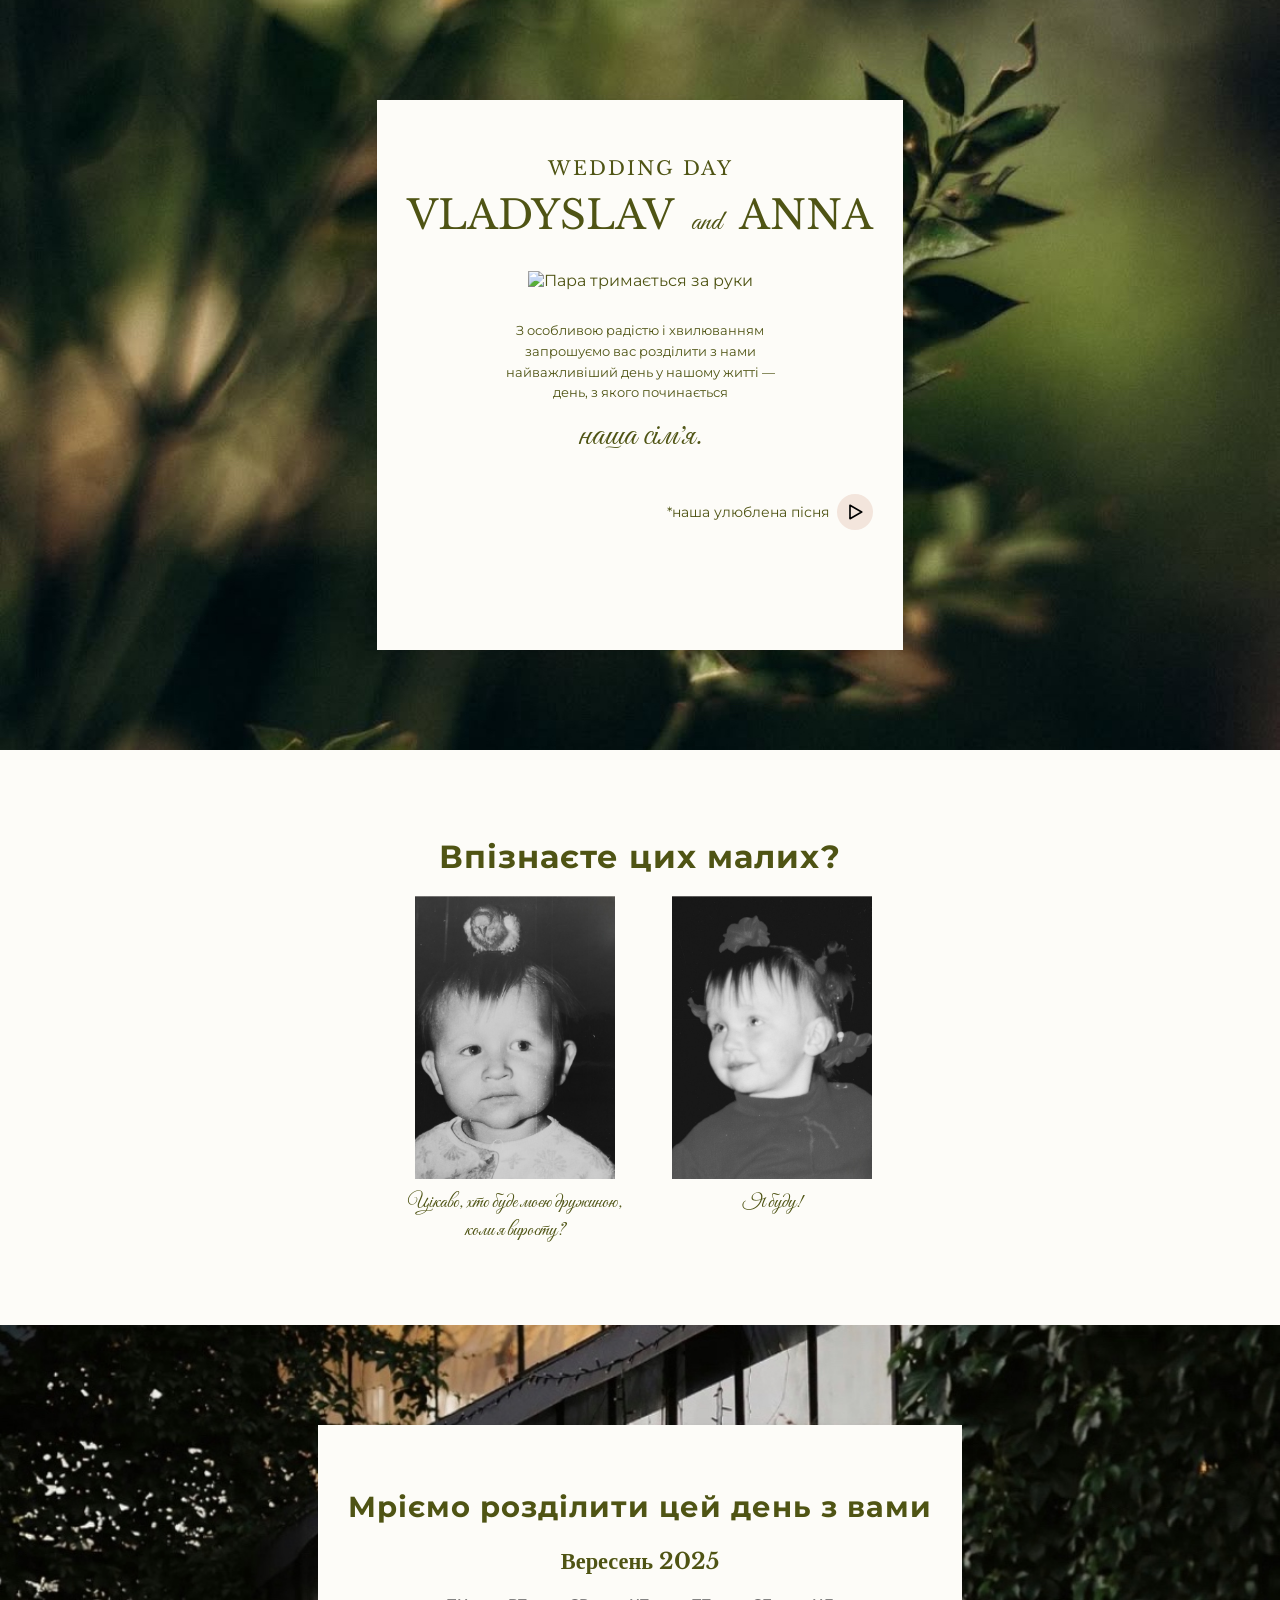
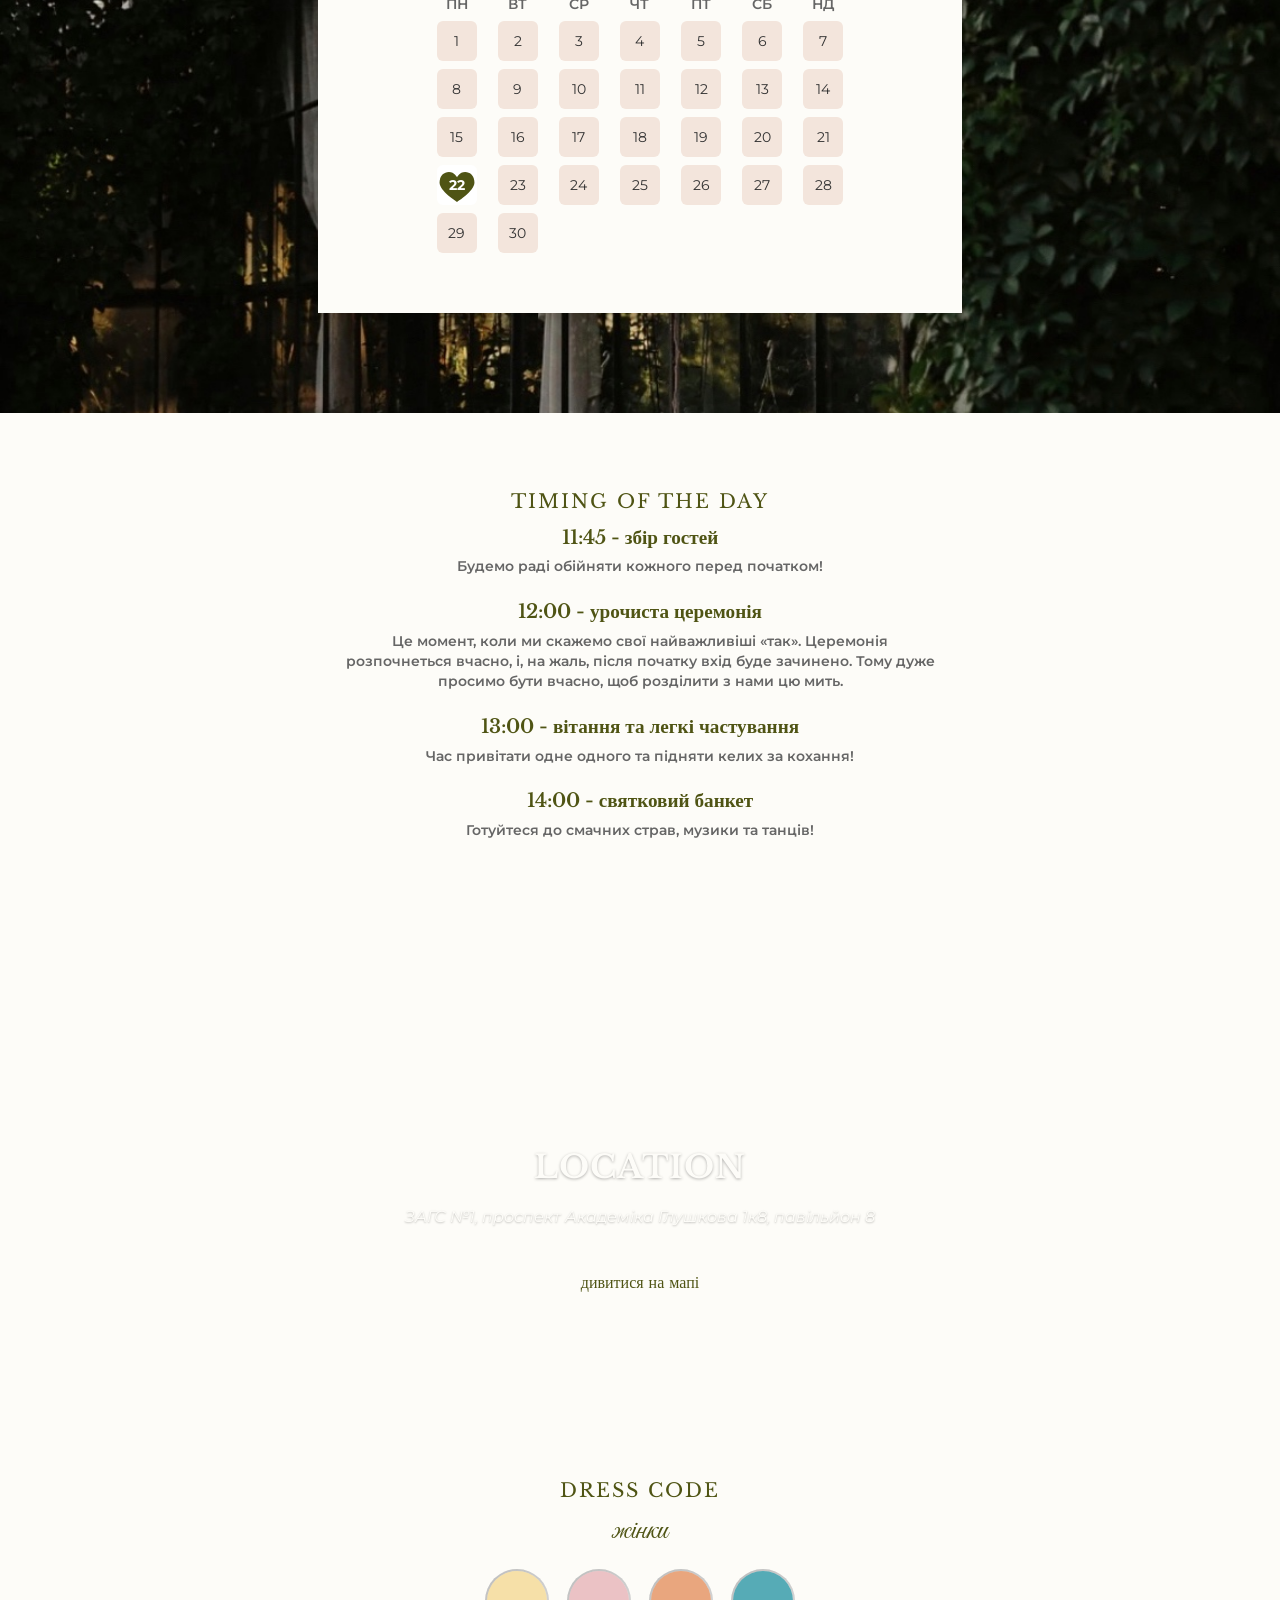
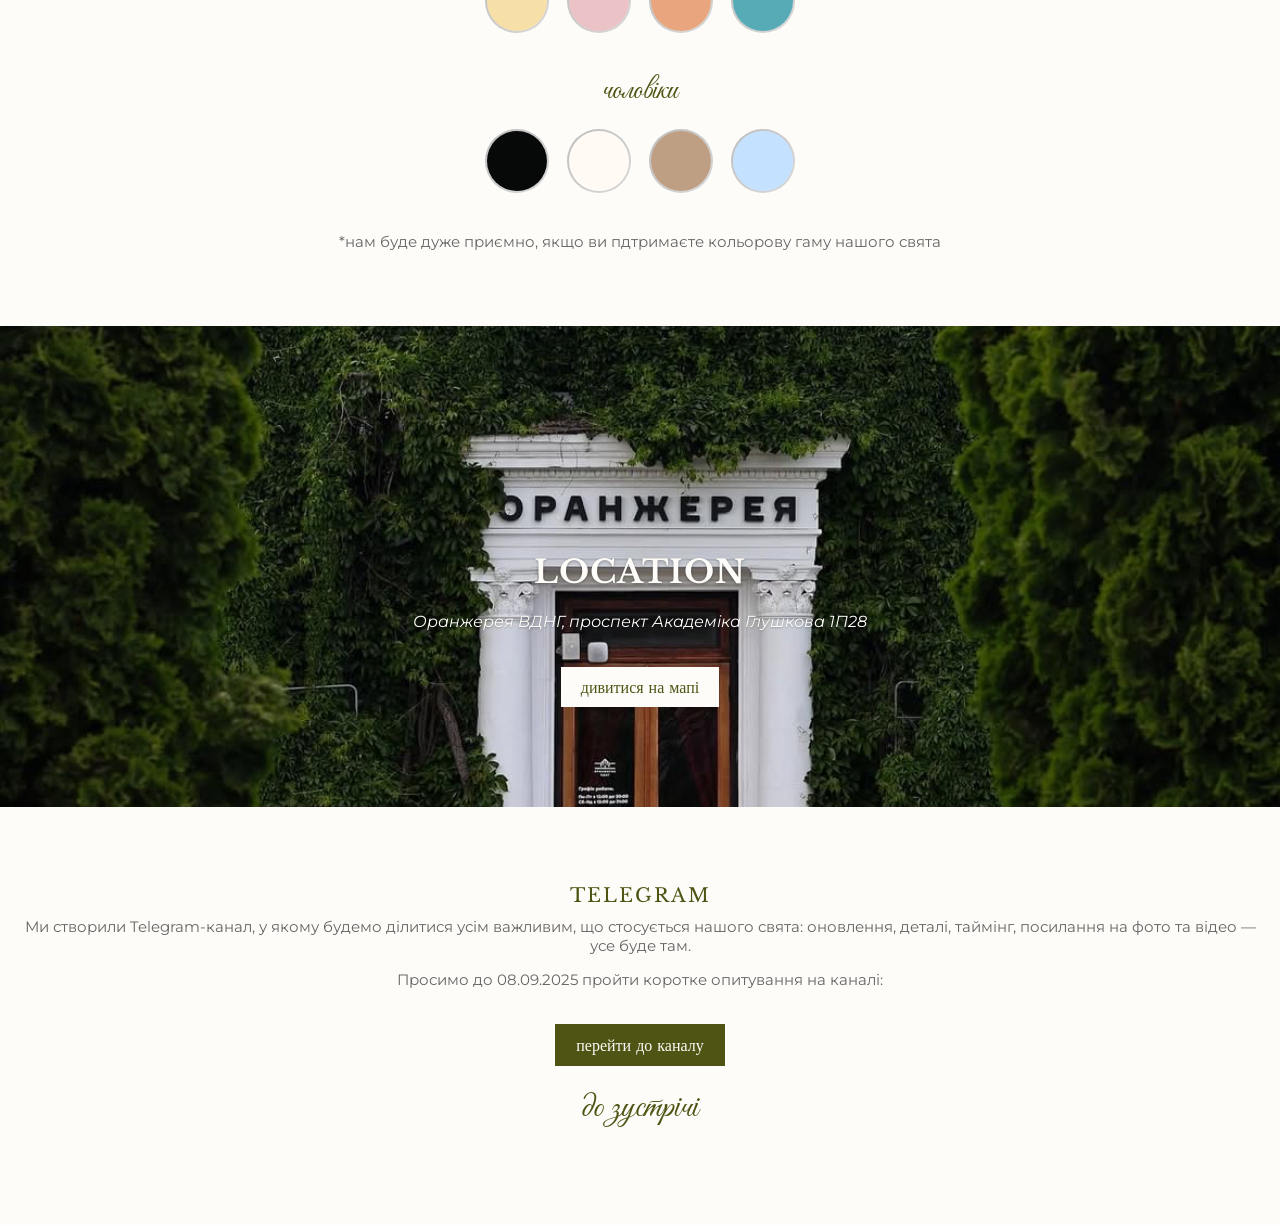
==== commit 8bdd0871: "png" ====
--- a/index.html
+++ b/index.html
@@ -204,7 +204,7 @@
 
     <section
       class="location-section-textonly"
-      style="background-image: url('11.gpg')"
+      style="background-image: url('1.png')"
     >
       <div class="location-text fade-in">
         <h2 class="location-title-footer">LOCATION</h2>
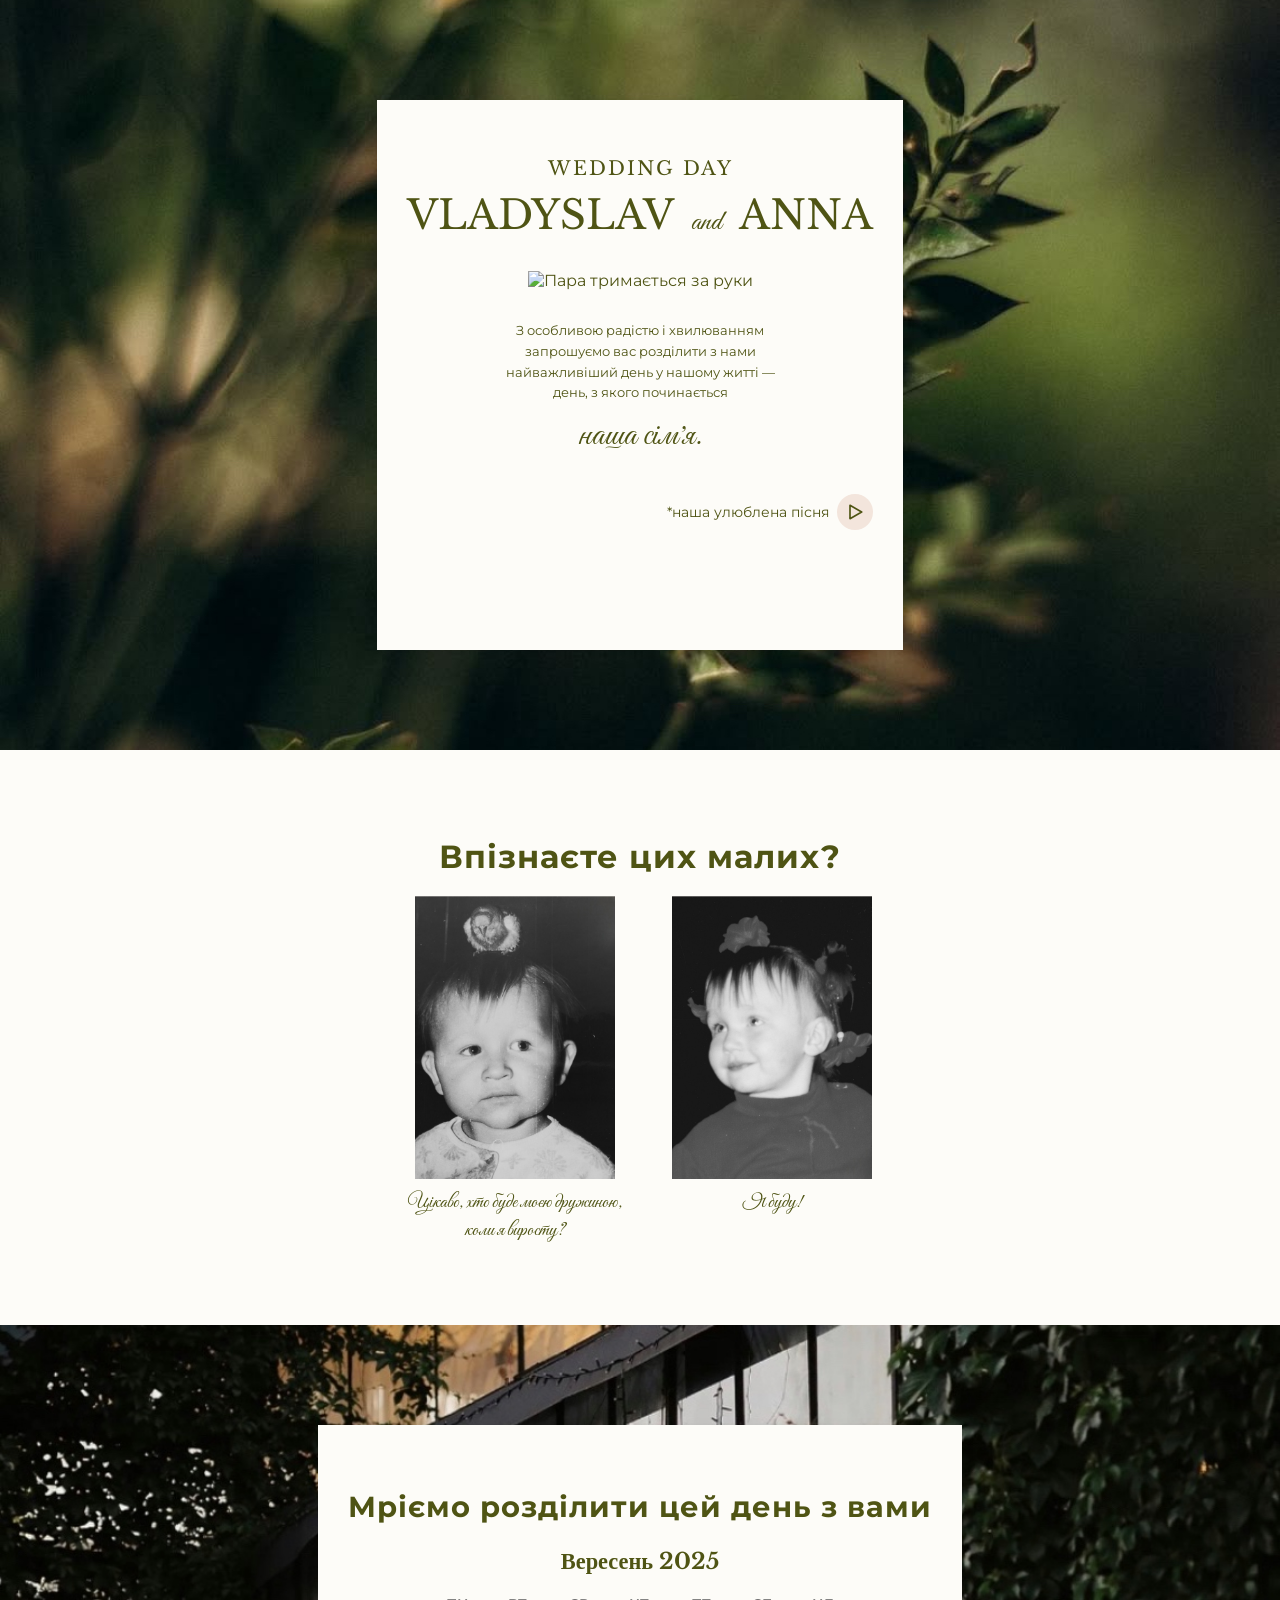
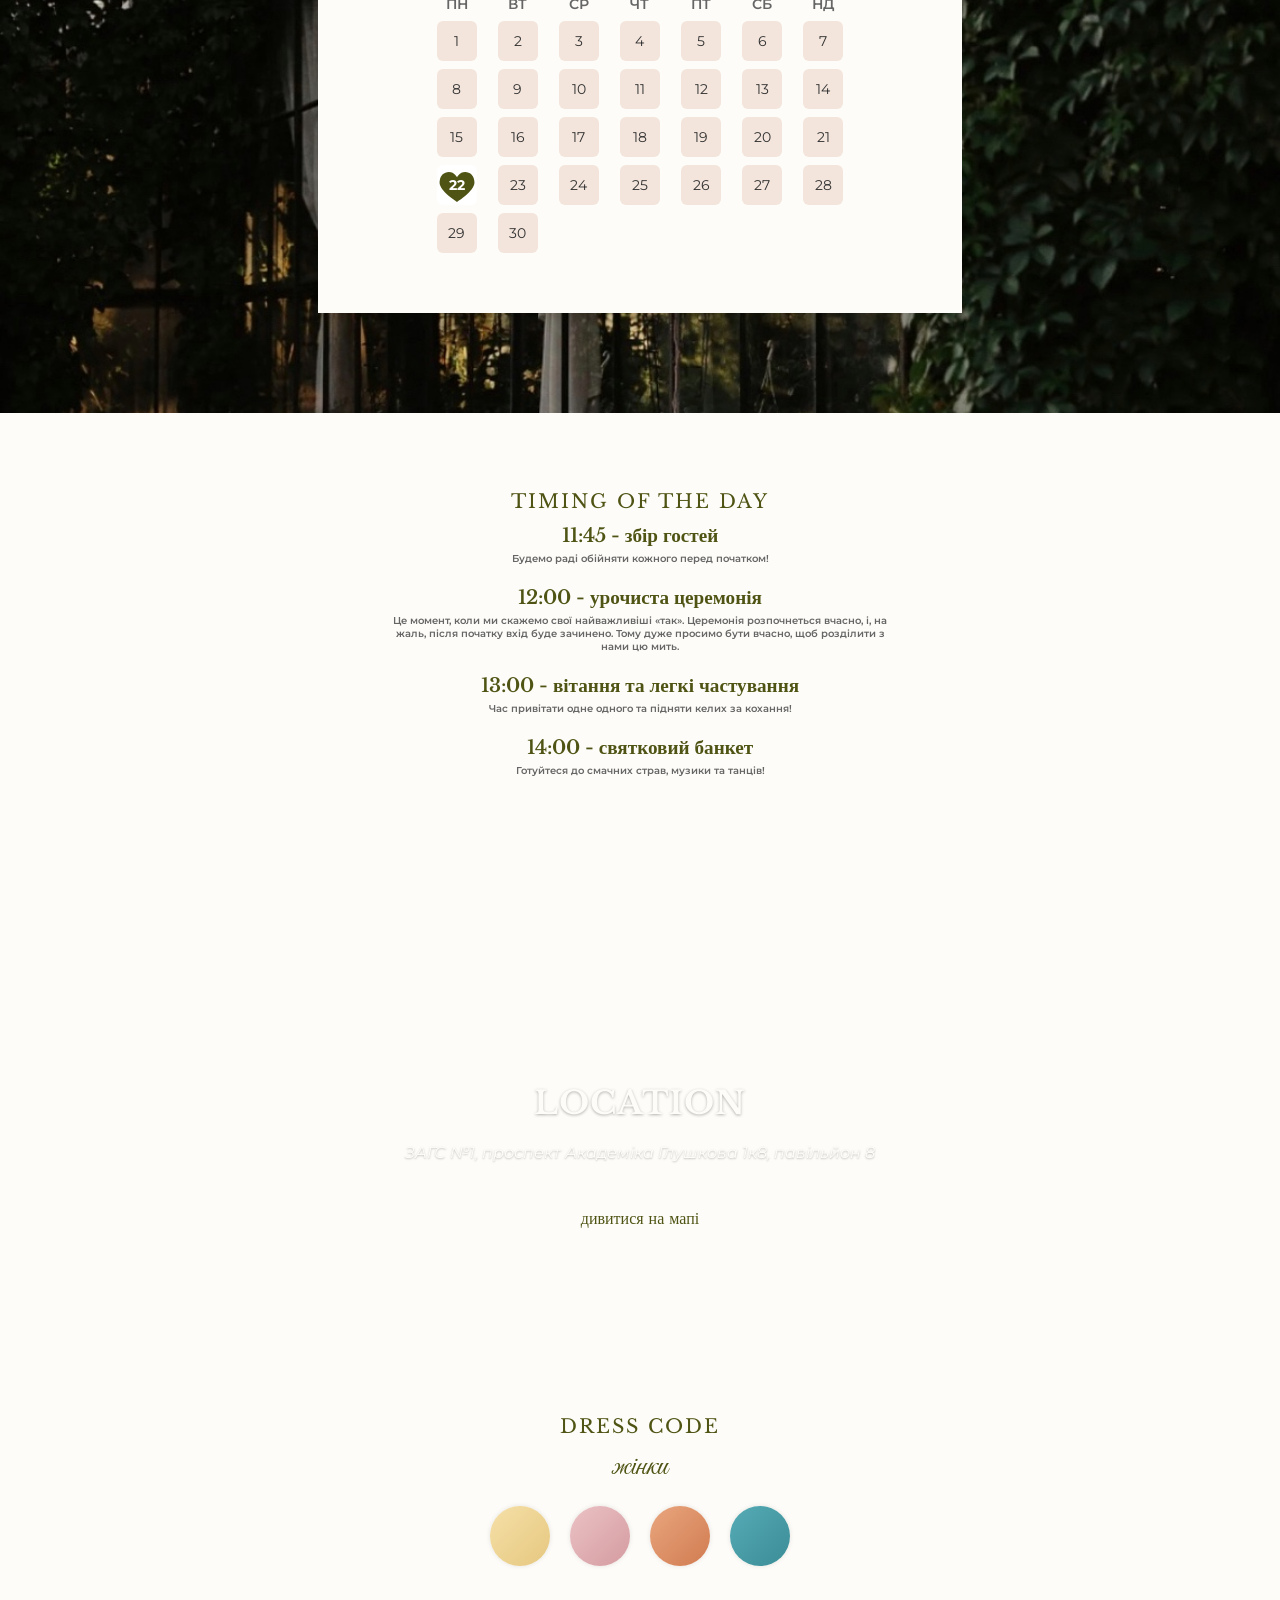
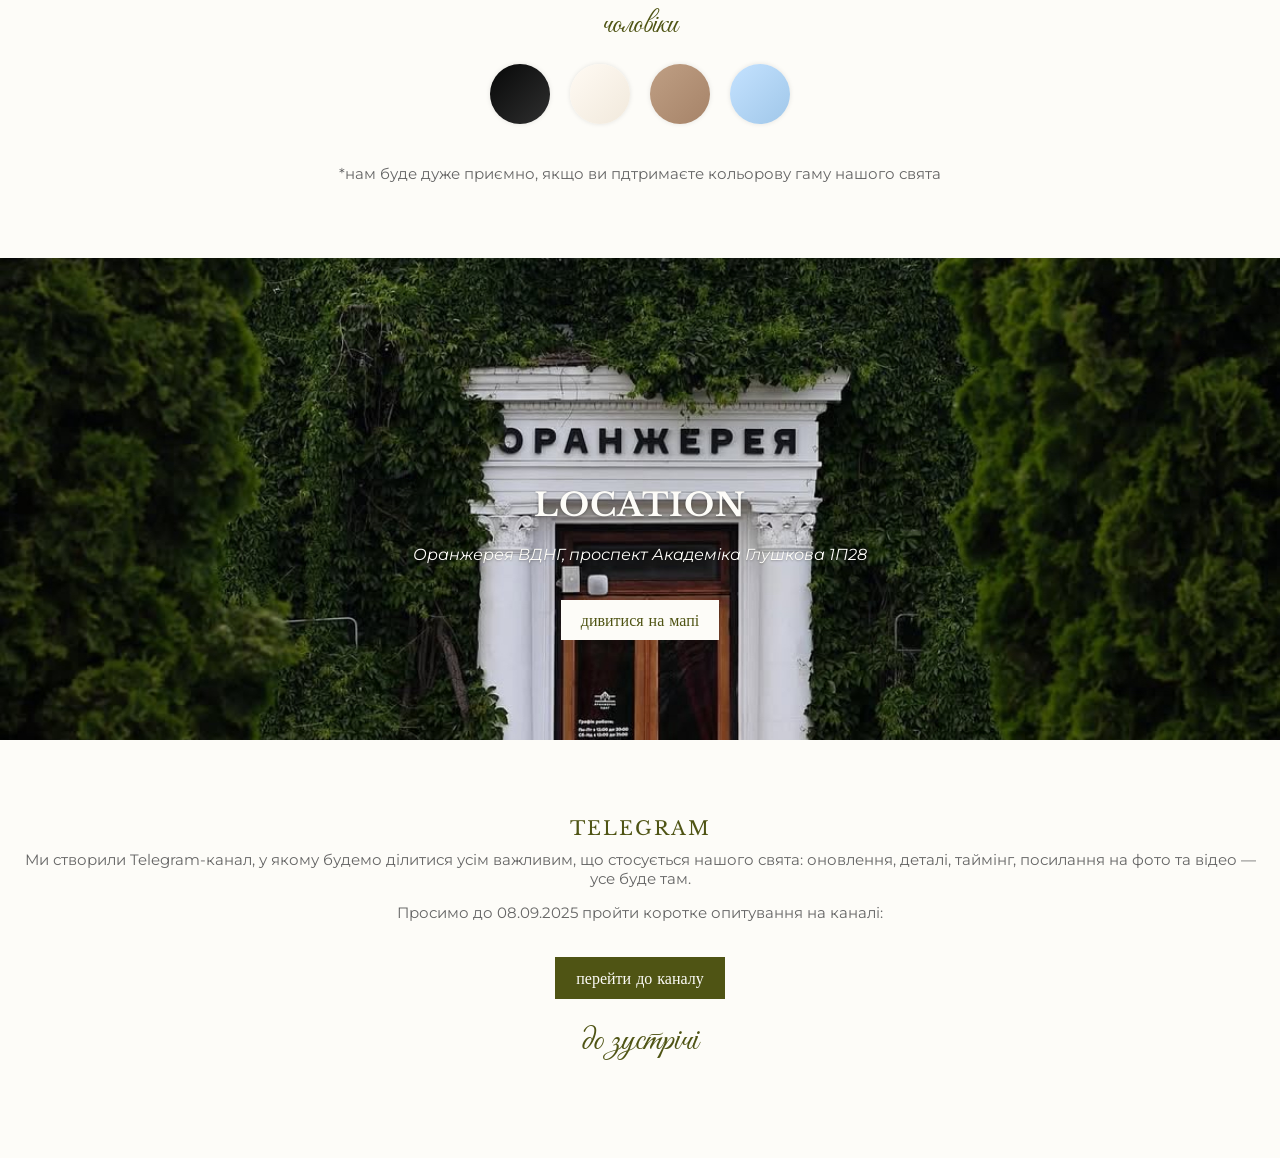
==== commit 53140a1f: "site" ====
--- a/index.html
+++ b/index.html
@@ -37,7 +37,7 @@
               height="20"
               viewBox="0 0 24 24"
               fill="none"
-              stroke="currentColor"
+              stroke="#4f5414"
               stroke-width="2"
               stroke-linecap="round"
               stroke-linejoin="round"
@@ -51,7 +51,7 @@
               height="20"
               viewBox="0 0 24 24"
               fill="none"
-              stroke="currentColor"
+              stroke="#4f5414"
               stroke-width="2"
               stroke-linecap="round"
               stroke-linejoin="round"
@@ -184,18 +184,18 @@
       <h2 class="wedding-label">DRESS CODE</h2>
       <p class="child-caption-dress">жінки</p>
       <div class="swatches">
-        <div class="swatch" style="background-color: #f6e0a8"></div>
-        <div class="swatch" style="background-color: #ebc2c5"></div>
-        <div class="swatch" style="background-color: #e9a67e"></div>
-        <div class="swatch" style="background-color: #56abb6"></div>
+        <div class="swatch gradient1"></div>
+        <div class="swatch gradient2"></div>
+        <div class="swatch gradient3"></div>
+        <div class="swatch gradient4"></div>
       </div>
 
       <p class="child-caption-dress">чоловіки</p>
       <div class="swatches">
-        <div class="swatch" style="background-color: #070808"></div>
-        <div class="swatch" style="background-color: #fffaf3"></div>
-        <div class="swatch" style="background-color: #bf9f84"></div>
-        <div class="swatch" style="background-color: #c4e2ff"></div>
+        <div class="swatch gradient5"></div>
+        <div class="swatch gradient6"></div>
+        <div class="swatch gradient7"></div>
+        <div class="swatch gradient8"></div>
       </div>
       <p class="note-dress">
         *нам буде дуже приємно, якщо ви пдтримаєте кольорову гаму нашого свята
--- a/styles.css
+++ b/styles.css
@@ -261,8 +261,8 @@
 .timing-list {
   padding: 0;
   margin: 0 auto;
-  max-width: 600px;
-  text-align: center; /* 👈 ЗМІНЕНО */
+  max-width: 500px;
+  text-align: center; /* Замість left */
 }
 
 .timing-list li {
@@ -272,14 +272,14 @@
   font-weight: 600;
   margin-bottom: 20px;
   color: var(--color-text);
-  line-height: 1.5;
 }
 
 .timing-list .note {
   font-family: "Montserrat", sans-serif;
-  font-size: 0.85rem;
+  font-size: 10px;
+  margin-top: 5px;
   color: #666;
-  margin-top: 5px;
+  text-align: center; /* Вирівнювання і приміток */
 }
 
 /* Локація */
@@ -347,23 +347,51 @@
   width: 60px;
   height: 60px;
   border-radius: 50%;
-  position: relative;
-  background-clip: padding-box;
-  box-shadow: 0 0 0 1px rgba(128, 128, 128, 0.2);
-  border: 1px solid transparent;
-  background-origin: border-box;
-}
-
-.swatch::before {
-  content: "";
-  position: absolute;
-  top: -2px;
-  left: -2px;
-  right: -2px;
-  bottom: -2px;
-  border-radius: 50%;
-  background: linear-gradient(135deg, #ccc, #eee);
-  z-index: -1;
+  border: none;
+  background-size: 200% 200%;
+  background-position: center;
+  background-repeat: no-repeat;
+  transition: transform 0.3s ease, box-shadow 0.3s ease;
+  cursor: pointer;
+  box-shadow: 0 0 5px rgba(0, 0, 0, 0.1);
+}
+
+.swatch:hover {
+  transform: scale(1.15);
+  box-shadow: 0 0 10px rgba(0, 0, 0, 0.2);
+}
+
+/* Яскравіші тканинні градієнти */
+.gradient1 {
+  background: linear-gradient(135deg, #f6e0a8 0%, #e5c77f 100%);
+}
+
+.gradient2 {
+  background: linear-gradient(135deg, #ebc2c5 0%, #d49ba0 100%);
+}
+
+.gradient3 {
+  background: linear-gradient(135deg, #e9a67e 0%, #d17b50 100%);
+}
+
+.gradient4 {
+  background: linear-gradient(135deg, #56abb6 0%, #3b8d96 100%);
+}
+
+.gradient5 {
+  background: linear-gradient(135deg, #070808 0%, #2f2f2f 100%);
+}
+
+.gradient6 {
+  background: linear-gradient(135deg, #fffaf3 0%, #f1e9dc 100%);
+}
+
+.gradient7 {
+  background: linear-gradient(135deg, #bf9f84 0%, #a68368 100%);
+}
+
+.gradient8 {
+  background: linear-gradient(135deg, #c4e2ff 0%, #a0c7e9 100%);
 }
 
 .child-caption-dress {
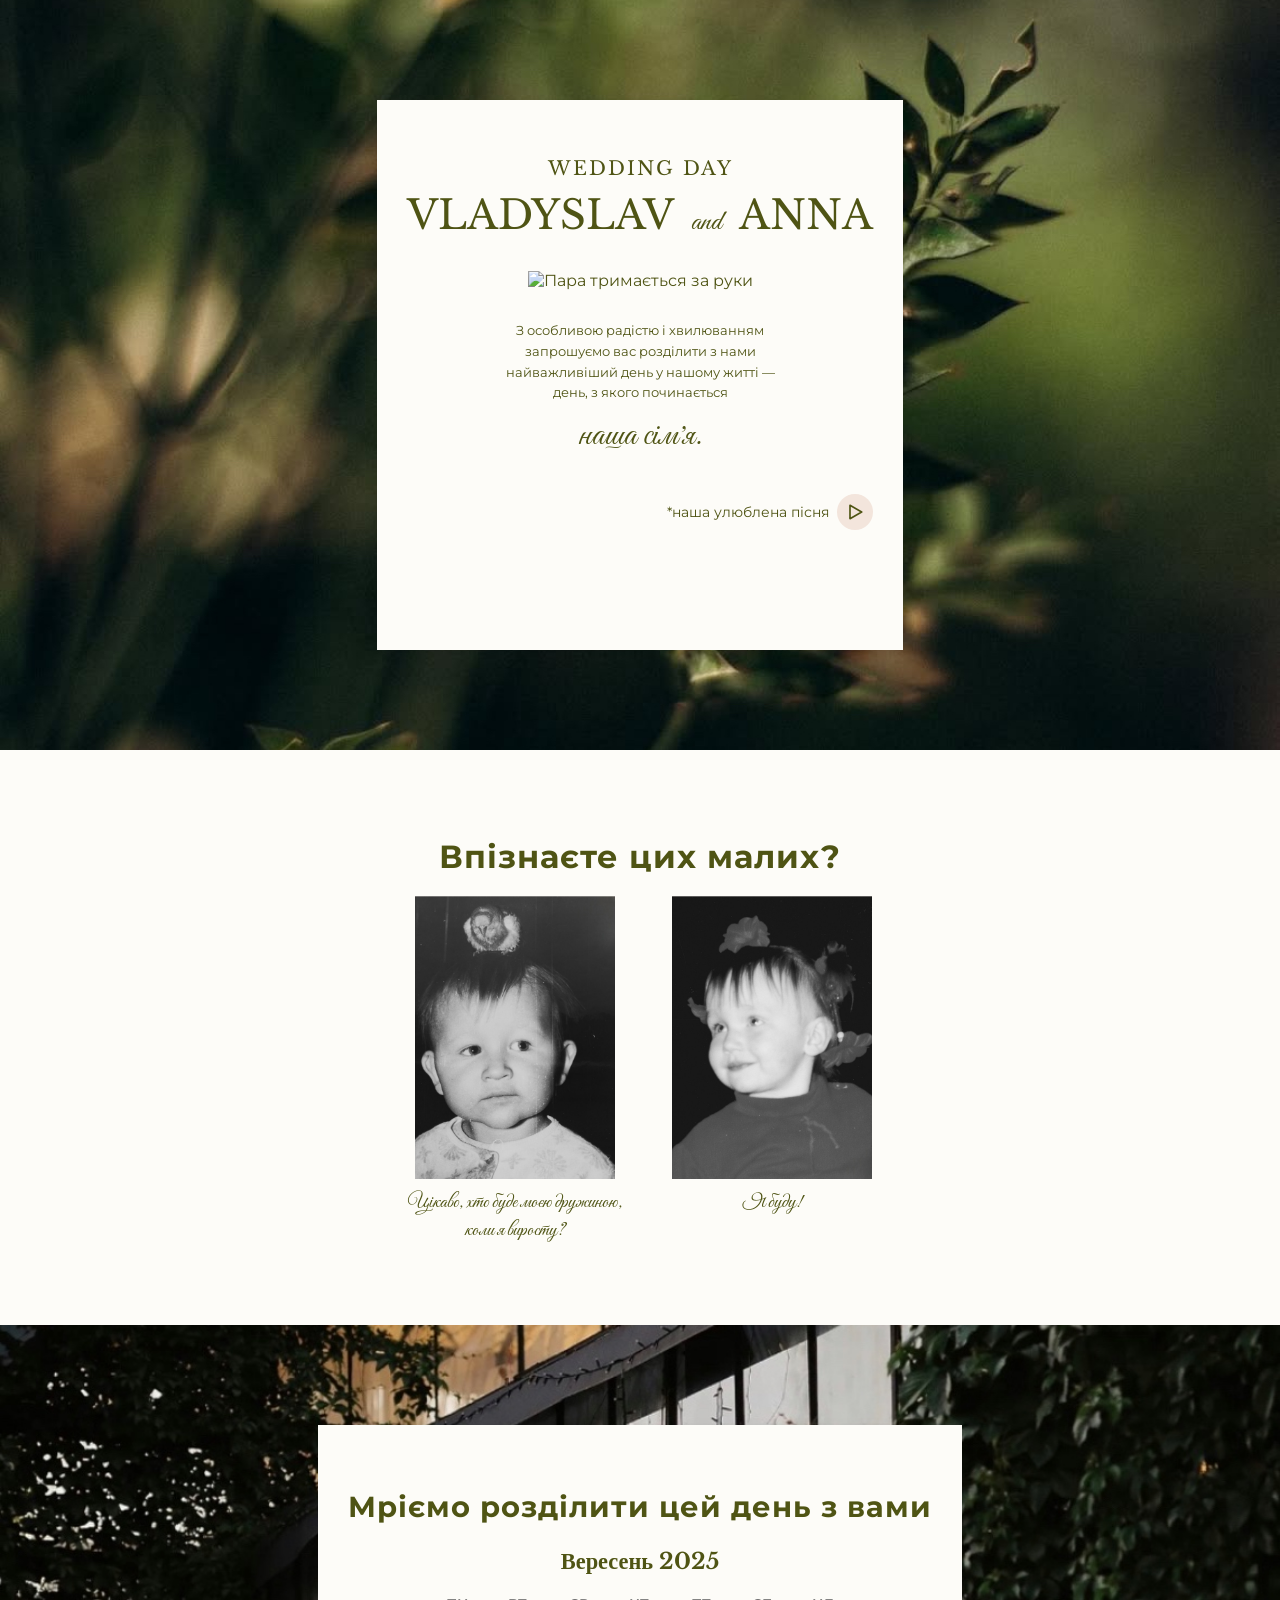
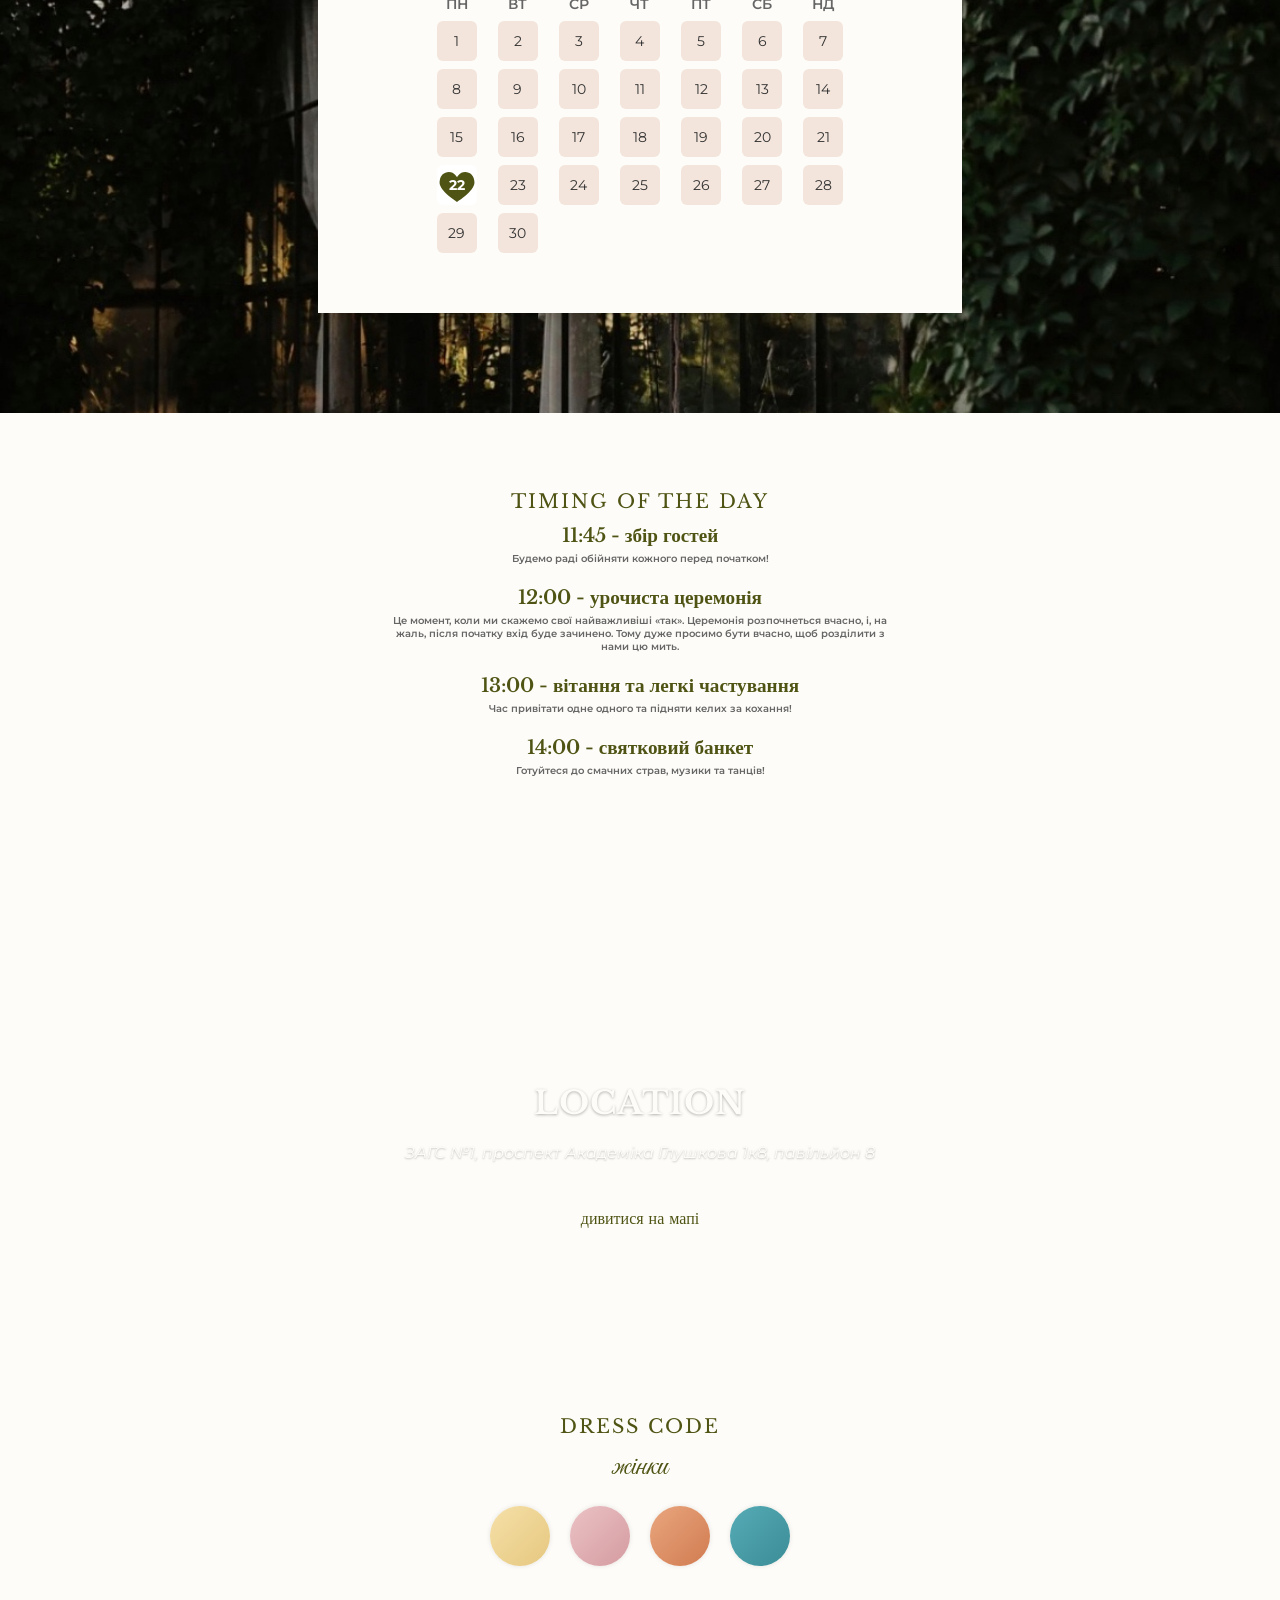
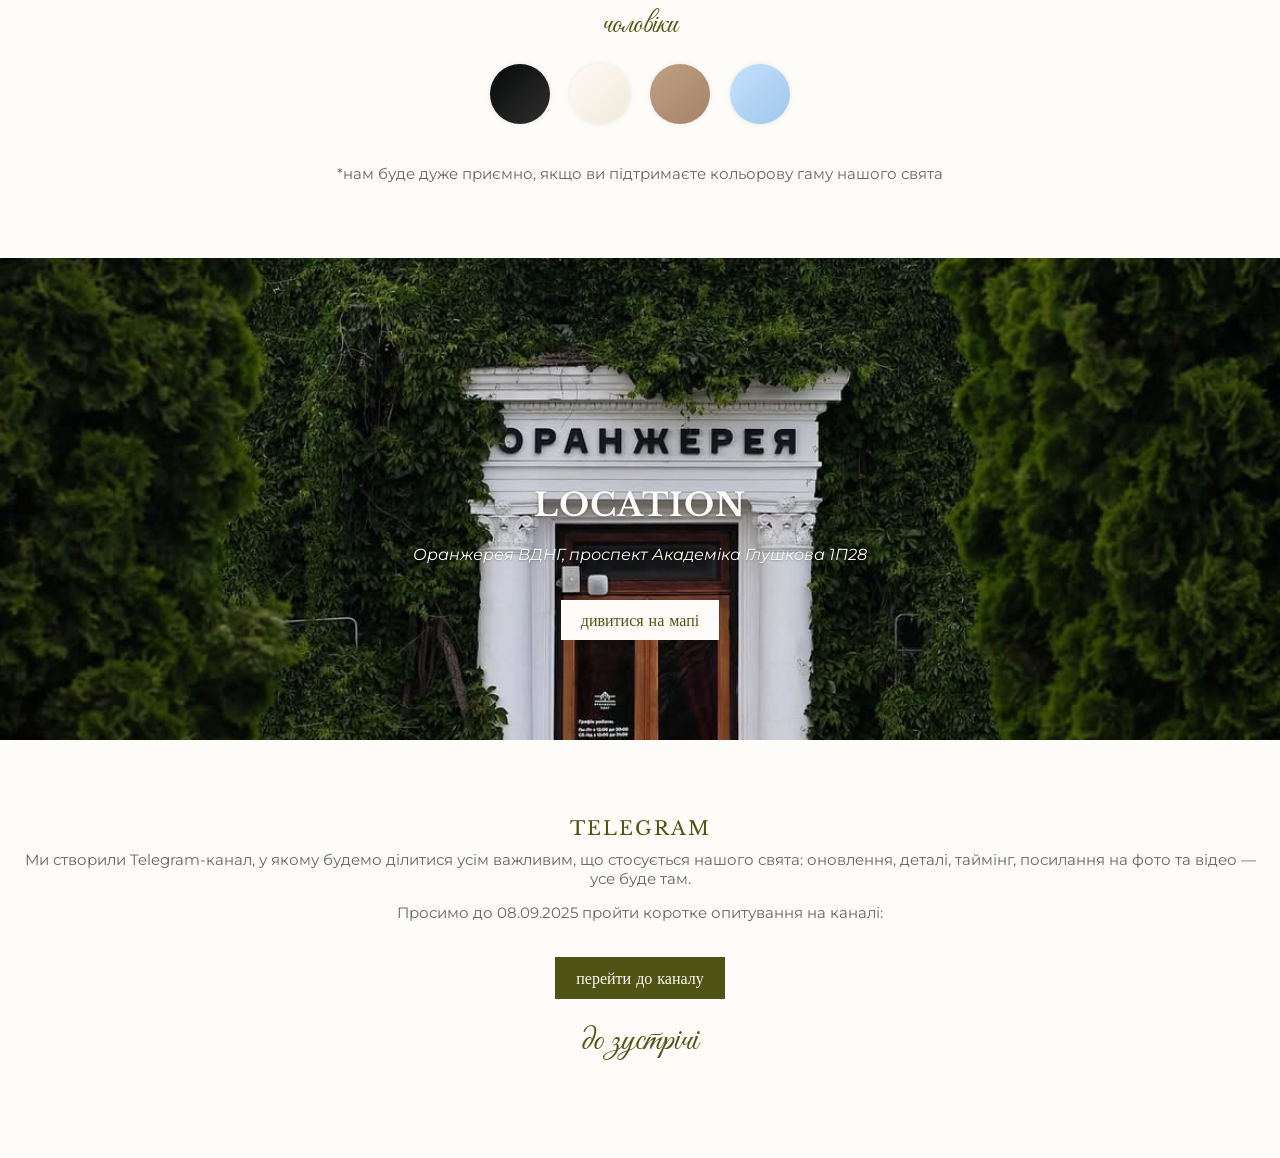
==== commit 64fa3d95: "i" ====
--- a/index.html
+++ b/index.html
@@ -198,7 +198,7 @@
         <div class="swatch gradient8"></div>
       </div>
       <p class="note-dress">
-        *нам буде дуже приємно, якщо ви пдтримаєте кольорову гаму нашого свята
+        *нам буде дуже приємно, якщо ви підтримаєте кольорову гаму нашого свята
       </p>
     </section>
 
